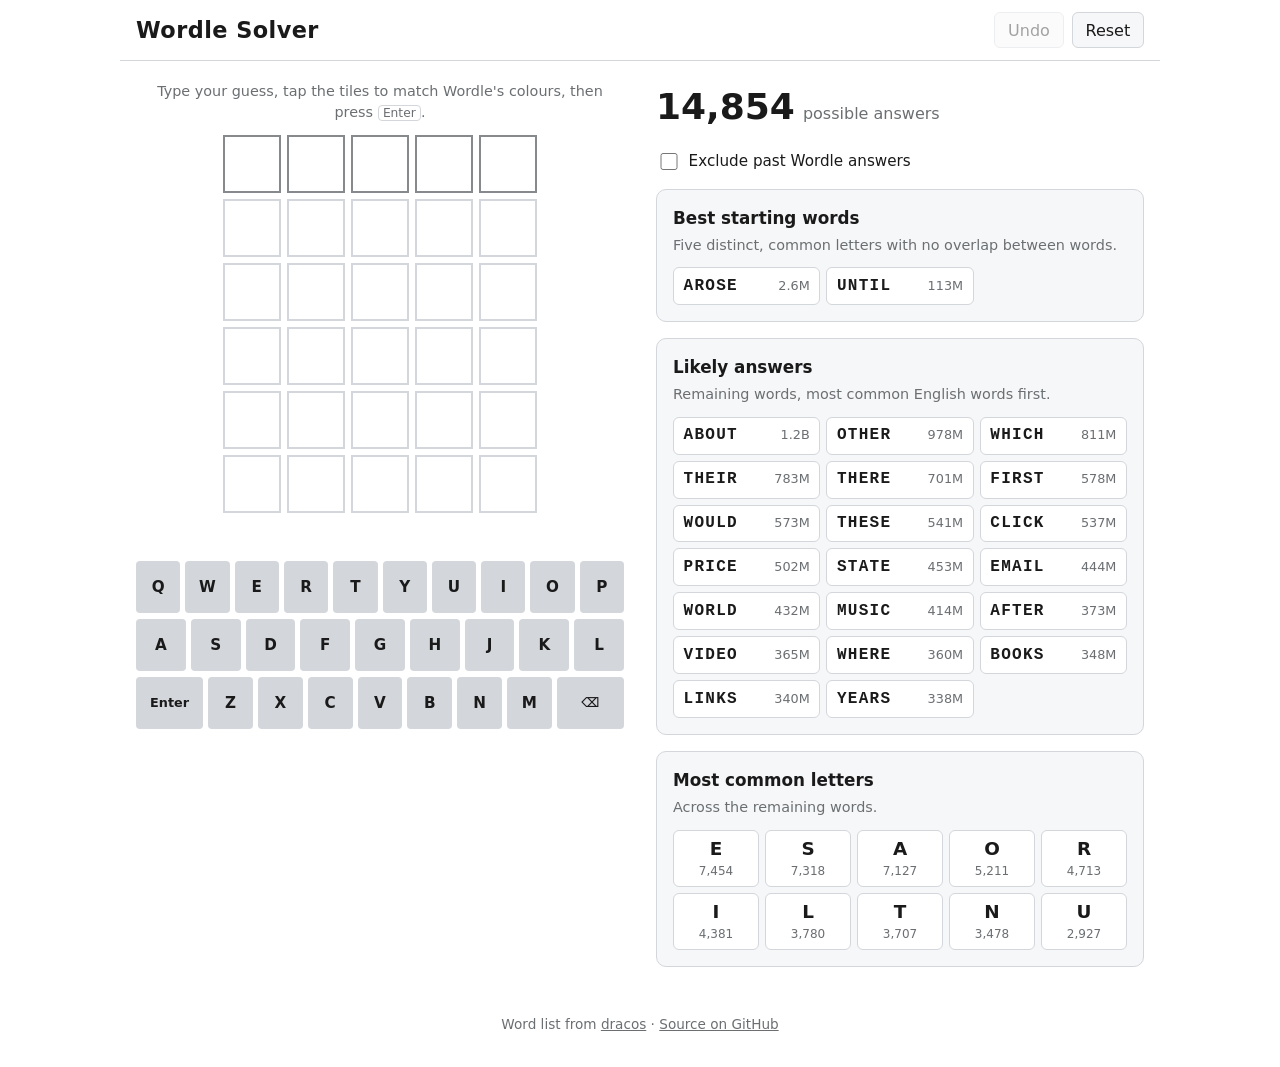
==== docs/index.html @ 5d67c0ab "Replace Streamlit app with static web app for GitHub Pages - Rewrite the solver as plain HTML/CSS/JS" ====
<!doctype html>
<html lang="en">
<head>
  <meta charset="utf-8">
  <meta name="viewport" content="width=device-width, initial-scale=1">
  <title>Wordle Solver</title>
  <meta name="description" content="Enter your Wordle guesses and colours to see which words are still possible.">
  <link rel="icon" href="data:image/svg+xml,<svg xmlns='http://www.w3.org/2000/svg' viewBox='0 0 100 100'><rect width='100' height='100' rx='16' fill='%236aaa64'/><text x='50' y='72' font-size='64' font-family='sans-serif' font-weight='bold' fill='white' text-anchor='middle'>W</text></svg>">
  <link rel="stylesheet" href="style.css">
  <script type="module" src="app.js"></script>
</head>
<body>
  <header class="topbar">
    <h1>Wordle Solver</h1>
    <div class="actions">
      <button id="undo" type="button" title="Remove the last guess">Undo</button>
      <button id="reset" type="button" title="Start over">Reset</button>
    </div>
  </header>

  <main class="layout">
    <section class="play" aria-label="Your guesses">
      <p class="hint">Type your guess, tap the tiles to match Wordle's colours, then press <kbd>Enter</kbd>.</p>
      <div id="board" class="board" role="grid"></div>
      <p id="message" class="message" role="status" aria-live="polite"></p>
      <div id="keyboard" class="keyboard"></div>
    </section>

    <section class="results" aria-label="Suggestions">
      <div class="stat">
        <span id="count" class="stat-value">…</span>
        <span id="count-label" class="stat-label">possible answers</span>
      </div>

      <label class="toggle">
        <input id="exclude-past" type="checkbox">
        <span>Exclude past Wordle answers</span>
      </label>

      <div class="panel">
        <h2 id="explore-title">Best starting words</h2>
        <p id="explore-caption" class="caption">Five distinct, common letters with no overlap between words.</p>
        <ol id="explore" class="word-list"></ol>
      </div>

      <div class="panel" id="likely-panel">
        <h2>Likely answers</h2>
        <p class="caption">Remaining words, most common English words first.</p>
        <ol id="likely" class="word-list"></ol>
      </div>

      <div class="panel">
        <h2>Most common letters</h2>
        <p class="caption">Across the remaining words.</p>
        <div id="letters" class="letters"></div>
      </div>
    </section>
  </main>

  <footer class="footer">
    Word list from <a href="https://gist.github.com/dracos/dd0668f281e685bad51479e5acaadb93">dracos</a> ·
    <a href="https://github.com/JCA374/My-Wordle-Solver">Source on GitHub</a>
  </footer>
</body>
</html>
---- docs/style.css ----
:root {
  --bg: #ffffff;
  --surface: #f6f7f8;
  --text: #1a1a1b;
  --muted: #6b6f72;
  --border: #d3d6da;
  --border-strong: #878a8c;
  --key: #d3d6da;
  --green: #6aaa64;
  --yellow: #c9b458;
  --gray: #787c7e;
  --on-color: #ffffff;
  --focus: #2f7de1;
  color-scheme: light;
}

@media (prefers-color-scheme: dark) {
  :root {
    --bg: #121213;
    --surface: #1c1c1e;
    --text: #f2f2f2;
    --muted: #9a9ea1;
    --border: #3a3a3c;
    --border-strong: #565758;
    --key: #818384;
    --green: #538d4e;
    --yellow: #b59f3b;
    --gray: #3a3a3c;
    color-scheme: dark;
  }
}

* { box-sizing: border-box; }

body {
  margin: 0;
  background: var(--bg);
  color: var(--text);
  font: 16px/1.45 system-ui, -apple-system, "Segoe UI", Roboto, sans-serif;
}

button { font: inherit; color: inherit; cursor: pointer; }
button:focus-visible { outline: 2px solid var(--focus); outline-offset: 2px; }
button:disabled { opacity: 0.4; cursor: default; }

kbd {
  font: inherit;
  font-size: 0.85em;
  padding: 0 0.35em;
  border: 1px solid var(--border);
  border-radius: 4px;
}

a { color: inherit; }

/* ------------------------------------------------------------ layout */

.topbar {
  display: flex;
  align-items: center;
  justify-content: space-between;
  gap: 1rem;
  max-width: 1040px;
  margin: 0 auto;
  padding: 0.75rem 16px;
  border-bottom: 1px solid var(--border);
}

.topbar h1 { margin: 0; font-size: 1.4rem; letter-spacing: 0.02em; }

.actions { display: flex; gap: 0.5rem; }
.actions button {
  background: var(--surface);
  border: 1px solid var(--border);
  border-radius: 6px;
  padding: 0.35rem 0.8rem;
}

.layout {
  display: grid;
  grid-template-columns: minmax(0, 1fr) minmax(0, 1fr);
  gap: 2rem;
  max-width: 1040px;
  margin: 0 auto;
  padding: 1.25rem 16px 2rem;
}

@media (max-width: 760px) {
  .layout { grid-template-columns: minmax(0, 1fr); gap: 1.5rem; }
}

.hint, .caption { color: var(--muted); font-size: 0.9rem; margin: 0 0 0.75rem; }
.hint { text-align: center; }

/* ------------------------------------------------------------ board */

.board {
  display: grid;
  gap: 6px;
  justify-content: center;
}

.row { display: grid; grid-template-columns: repeat(5, 1fr); gap: 6px; }

.tile {
  width: min(58px, 15vw);
  aspect-ratio: 1;
  display: grid;
  place-items: center;
  border: 2px solid var(--border);
  background: transparent;
  font-size: min(1.9rem, 8vw);
  font-weight: 700;
  text-transform: uppercase;
  user-select: none;
  padding: 0;
}

.row.current .tile { border-color: var(--border-strong); }
.tile.filled.s-g, .tile.filled.s-y, .tile.filled.s-b { color: var(--on-color); border-color: transparent; }
.tile.s-g { background: var(--green); }
.tile.s-y { background: var(--yellow); }
.tile.s-b { background: var(--gray); }

.tile.editable { transition: transform 0.08s ease; }
.tile.editable:hover { transform: scale(1.05); }
.tile.editable:active { transform: scale(0.95); }

.message {
  min-height: 1.5em;
  margin: 0.75rem 0;
  text-align: center;
  font-weight: 600;
}

/* ------------------------------------------------------------ keyboard */

.keyboard { display: grid; gap: 6px; max-width: 500px; margin: 0 auto; }
.kb-row { display: flex; gap: 5px; justify-content: center; }

.key {
  flex: 1 1 0;
  min-width: 0;
  height: 52px;
  border: 0;
  border-radius: 4px;
  background: var(--key);
  font-weight: 700;
  font-size: 0.95rem;
  padding: 0;
}
.key.wide { flex: 1.5 1 0; font-size: 0.8rem; }
.key.s-g, .key.s-y, .key.s-b { color: var(--on-color); }
.key.s-g { background: var(--green); }
.key.s-y { background: var(--yellow); }
.key.s-b { background: var(--gray); }

/* ------------------------------------------------------------ results */

.results { display: grid; gap: 1rem; align-content: start; }

.stat { display: flex; align-items: baseline; gap: 0.5rem; }
.stat-value { font-size: 2.25rem; font-weight: 800; font-variant-numeric: tabular-nums; }
.stat-label { color: var(--muted); }

.toggle { display: flex; align-items: center; gap: 0.5rem; font-size: 0.95rem; cursor: pointer; }
.toggle input { width: 1.1rem; height: 1.1rem; accent-color: var(--green); }

.panel {
  background: var(--surface);
  border: 1px solid var(--border);
  border-radius: 10px;
  padding: 1rem;
}
.panel h2 { margin: 0 0 0.25rem; font-size: 1.05rem; }

.word-list {
  list-style: none;
  margin: 0;
  padding: 0;
  display: grid;
  grid-template-columns: repeat(auto-fill, minmax(130px, 1fr));
  gap: 6px;
}

.word {
  width: 100%;
  display: flex;
  justify-content: space-between;
  align-items: baseline;
  gap: 0.5rem;
  background: var(--bg);
  border: 1px solid var(--border);
  border-radius: 6px;
  padding: 0.4rem 0.6rem;
  text-align: left;
}
.word:hover { border-color: var(--border-strong); }
.word .w { font-weight: 700; letter-spacing: 0.08em; font-family: ui-monospace, SFMono-Regular, Menlo, monospace; }
.word .d { color: var(--muted); font-size: 0.8rem; font-variant-numeric: tabular-nums; }

.empty { color: var(--muted); grid-column: 1 / -1; }

.letters { display: grid; grid-template-columns: repeat(5, 1fr); gap: 6px; }
.letter {
  display: flex;
  flex-direction: column;
  align-items: center;
  background: var(--bg);
  border: 1px solid var(--border);
  border-radius: 6px;
  padding: 0.35rem 0;
}
.letter .l { font-weight: 800; font-size: 1.15rem; }
.letter .n { color: var(--muted); font-size: 0.75rem; font-variant-numeric: tabular-nums; }

.footer {
  max-width: 1040px;
  margin: 0 auto;
  padding: 1rem 16px 2rem;
  color: var(--muted);
  font-size: 0.85rem;
  text-align: center;
}
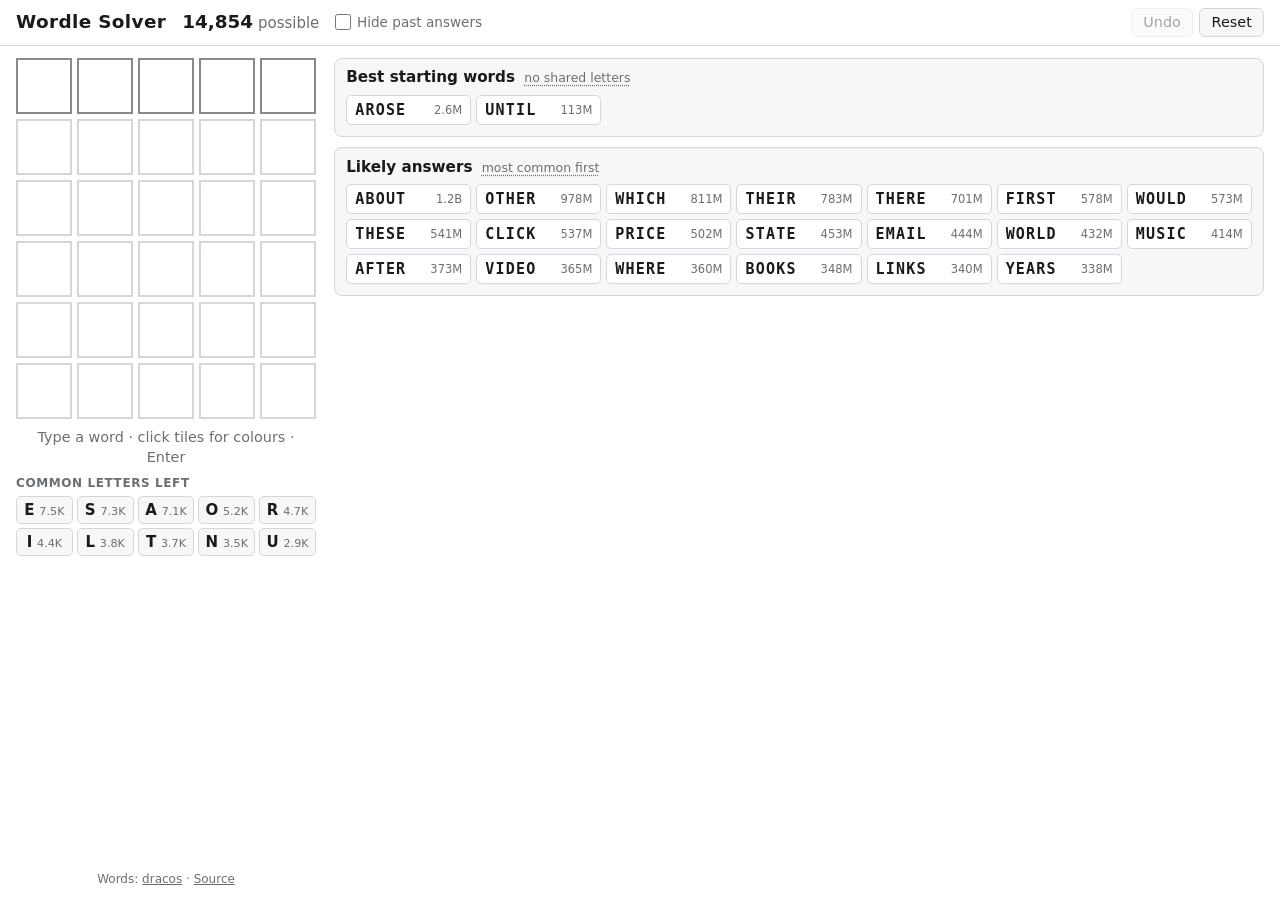
==== commit edb234b2: "Compact no-scroll layout for half-screen use - Fit the whole app in the viewport from 600px wide (te" ====
--- a/docs/index.html
+++ b/docs/index.html
@@ -12,6 +12,11 @@
 <body>
   <header class="topbar">
     <h1>Wordle Solver</h1>
+    <p class="count"><strong id="count">…</strong> <span id="count-label">possible</span></p>
+    <label class="toggle" title="Hide words that have already been Wordle answers">
+      <input id="exclude-past" type="checkbox">
+      <span>Hide past answers</span>
+    </label>
     <div class="actions">
       <button id="undo" type="button" title="Remove the last guess">Undo</button>
       <button id="reset" type="button" title="Start over">Reset</button>
@@ -20,46 +25,37 @@
 
   <main class="layout">
     <section class="play" aria-label="Your guesses">
-      <p class="hint">Type your guess, tap the tiles to match Wordle's colours, then press <kbd>Enter</kbd>.</p>
       <div id="board" class="board" role="grid"></div>
       <p id="message" class="message" role="status" aria-live="polite"></p>
       <div id="keyboard" class="keyboard"></div>
+
+      <div class="letters-block">
+        <h2 class="mini-title">Common letters left</h2>
+        <div id="letters" class="letters"></div>
+      </div>
+
+      <footer class="footer">
+        Words: <a href="https://gist.github.com/dracos/dd0668f281e685bad51479e5acaadb93">dracos</a> ·
+        <a href="https://github.com/JCA374/My-Wordle-Solver">Source</a>
+      </footer>
     </section>
 
     <section class="results" aria-label="Suggestions">
-      <div class="stat">
-        <span id="count" class="stat-value">…</span>
-        <span id="count-label" class="stat-label">possible answers</span>
+      <div class="panel" id="split-panel" hidden>
+        <h2>Narrow it down <span id="split-sub" class="sub"></span></h2>
+        <ol id="split" class="word-list"></ol>
       </div>
 
-      <label class="toggle">
-        <input id="exclude-past" type="checkbox">
-        <span>Exclude past Wordle answers</span>
-      </label>
-
-      <div class="panel">
-        <h2 id="explore-title">Best starting words</h2>
-        <p id="explore-caption" class="caption">Five distinct, common letters with no overlap between words.</p>
+      <div class="panel" id="explore-panel">
+        <h2><span id="explore-title">Best starting words</span> <span id="explore-sub" class="sub"></span></h2>
         <ol id="explore" class="word-list"></ol>
       </div>
 
       <div class="panel" id="likely-panel">
-        <h2>Likely answers</h2>
-        <p class="caption">Remaining words, most common English words first.</p>
+        <h2>Likely answers <span class="sub" title="Words that fit every clue, most common English words first.">most common first</span></h2>
         <ol id="likely" class="word-list"></ol>
-      </div>
-
-      <div class="panel">
-        <h2>Most common letters</h2>
-        <p class="caption">Across the remaining words.</p>
-        <div id="letters" class="letters"></div>
       </div>
     </section>
   </main>
-
-  <footer class="footer">
-    Word list from <a href="https://gist.github.com/dracos/dd0668f281e685bad51479e5acaadb93">dracos</a> ·
-    <a href="https://github.com/JCA374/My-Wordle-Solver">Source on GitHub</a>
-  </footer>
 </body>
 </html>
--- a/docs/style.css
+++ b/docs/style.css
@@ -11,6 +11,8 @@
   --gray: #787c7e;
   --on-color: #ffffff;
   --focus: #2f7de1;
+  --tile: clamp(34px, 6.5vh, 56px);
+  --board-width: calc(var(--tile) * 5 + 20px);
   color-scheme: light;
 }
 
@@ -36,80 +38,91 @@
   margin: 0;
   background: var(--bg);
   color: var(--text);
-  font: 16px/1.45 system-ui, -apple-system, "Segoe UI", Roboto, sans-serif;
+  font: 15px/1.4 system-ui, -apple-system, "Segoe UI", Roboto, sans-serif;
 }
 
 button { font: inherit; color: inherit; cursor: pointer; }
 button:focus-visible { outline: 2px solid var(--focus); outline-offset: 2px; }
 button:disabled { opacity: 0.4; cursor: default; }
-
-kbd {
-  font: inherit;
-  font-size: 0.85em;
-  padding: 0 0.35em;
-  border: 1px solid var(--border);
-  border-radius: 4px;
-}
-
 a { color: inherit; }
 
-/* ------------------------------------------------------------ layout */
+[hidden] { display: none !important; }
+
+/* ------------------------------------------------------------ header */
 
 .topbar {
   display: flex;
   align-items: center;
-  justify-content: space-between;
-  gap: 1rem;
-  max-width: 1040px;
-  margin: 0 auto;
-  padding: 0.75rem 16px;
+  flex-wrap: wrap;
+  gap: 0.4rem 1rem;
+  padding: 0.5rem 16px;
   border-bottom: 1px solid var(--border);
 }
 
-.topbar h1 { margin: 0; font-size: 1.4rem; letter-spacing: 0.02em; }
-
-.actions { display: flex; gap: 0.5rem; }
+.topbar h1 { margin: 0; font-size: 1.15rem; letter-spacing: 0.02em; white-space: nowrap; }
+
+.count { margin: 0; color: var(--muted); white-space: nowrap; }
+.count strong { color: var(--text); font-size: 1.15rem; font-variant-numeric: tabular-nums; }
+
+.toggle {
+  display: flex;
+  align-items: center;
+  gap: 0.35rem;
+  font-size: 0.85rem;
+  color: var(--muted);
+  cursor: pointer;
+  white-space: nowrap;
+}
+.toggle input { margin: 0; width: 1rem; height: 1rem; accent-color: var(--green); }
+
+.actions { display: flex; gap: 0.4rem; margin-left: auto; }
 .actions button {
   background: var(--surface);
   border: 1px solid var(--border);
   border-radius: 6px;
-  padding: 0.35rem 0.8rem;
-}
+  padding: 0.2rem 0.7rem;
+  font-size: 0.9rem;
+}
+
+/* ------------------------------------------------------------ layout */
 
 .layout {
   display: grid;
-  grid-template-columns: minmax(0, 1fr) minmax(0, 1fr);
-  gap: 2rem;
-  max-width: 1040px;
-  margin: 0 auto;
-  padding: 1.25rem 16px 2rem;
-}
-
-@media (max-width: 760px) {
-  .layout { grid-template-columns: minmax(0, 1fr); gap: 1.5rem; }
-}
-
-.hint, .caption { color: var(--muted); font-size: 0.9rem; margin: 0 0 0.75rem; }
-.hint { text-align: center; }
+  grid-template-columns: minmax(0, 1fr);
+  gap: 1rem;
+  padding: 0.75rem 16px 1rem;
+}
+
+.play { display: flex; flex-direction: column; align-items: center; gap: 0.5rem; }
+.results { display: grid; gap: 0.6rem; align-content: start; }
+
+/* Side-by-side, no page scrolling: anything that doesn't fit scrolls inside its column. */
+@media (min-width: 600px) {
+  body { height: 100vh; height: 100dvh; display: flex; flex-direction: column; overflow: hidden; }
+  .layout {
+    flex: 1;
+    min-height: 0;
+    grid-template-columns: auto minmax(0, 1fr);
+    gap: 1rem;
+    padding-bottom: 0.75rem;
+  }
+  .play, .results { min-height: 0; overflow-y: auto; }
+  .play { padding-right: 2px; }
+}
 
 /* ------------------------------------------------------------ board */
 
-.board {
-  display: grid;
-  gap: 6px;
-  justify-content: center;
-}
-
-.row { display: grid; grid-template-columns: repeat(5, 1fr); gap: 6px; }
+.board { display: grid; gap: 5px; justify-content: center; }
+.row { display: grid; grid-template-columns: repeat(5, var(--tile)); gap: 5px; }
 
 .tile {
-  width: min(58px, 15vw);
-  aspect-ratio: 1;
+  width: var(--tile);
+  height: var(--tile);
   display: grid;
   place-items: center;
   border: 2px solid var(--border);
   background: transparent;
-  font-size: min(1.9rem, 8vw);
+  font-size: calc(var(--tile) * 0.55);
   font-weight: 700;
   text-transform: uppercase;
   user-select: none;
@@ -127,21 +140,25 @@
 .tile.editable:active { transform: scale(0.95); }
 
 .message {
-  min-height: 1.5em;
-  margin: 0.75rem 0;
+  min-height: 1.4em;
+  margin: 0;
   text-align: center;
   font-weight: 600;
-}
-
-/* ------------------------------------------------------------ keyboard */
-
-.keyboard { display: grid; gap: 6px; max-width: 500px; margin: 0 auto; }
+  font-size: 0.9rem;
+  width: var(--board-width);
+  max-width: 100%;
+}
+.message.is-hint { font-weight: 400; color: var(--muted); }
+
+/* ------------------------------------------------------------ keyboard (touch devices only) */
+
+.keyboard { display: grid; gap: 6px; width: 100%; max-width: 500px; }
 .kb-row { display: flex; gap: 5px; justify-content: center; }
 
 .key {
   flex: 1 1 0;
   min-width: 0;
-  height: 52px;
+  height: 50px;
   border: 0;
   border-radius: 4px;
   background: var(--key);
@@ -155,70 +172,78 @@
 .key.s-y { background: var(--yellow); }
 .key.s-b { background: var(--gray); }
 
-/* ------------------------------------------------------------ results */
-
-.results { display: grid; gap: 1rem; align-content: start; }
-
-.stat { display: flex; align-items: baseline; gap: 0.5rem; }
-.stat-value { font-size: 2.25rem; font-weight: 800; font-variant-numeric: tabular-nums; }
-.stat-label { color: var(--muted); }
-
-.toggle { display: flex; align-items: center; gap: 0.5rem; font-size: 0.95rem; cursor: pointer; }
-.toggle input { width: 1.1rem; height: 1.1rem; accent-color: var(--green); }
+@media (hover: hover) and (pointer: fine) {
+  .keyboard { display: none; }
+}
+
+/* ------------------------------------------------------------ letters + footer */
+
+.letters-block { width: var(--board-width); max-width: 100%; }
+
+.mini-title {
+  margin: 0 0 0.3rem;
+  font-size: 0.75rem;
+  font-weight: 600;
+  text-transform: uppercase;
+  letter-spacing: 0.05em;
+  color: var(--muted);
+}
+
+.letters { display: grid; grid-template-columns: repeat(5, 1fr); gap: 4px; }
+.letter {
+  display: flex;
+  align-items: baseline;
+  justify-content: center;
+  gap: 0.3rem;
+  background: var(--surface);
+  border: 1px solid var(--border);
+  border-radius: 5px;
+  padding: 0.15rem 0;
+}
+.letter .l { font-weight: 800; }
+.letter .n { color: var(--muted); font-size: 0.7rem; font-variant-numeric: tabular-nums; }
+
+.footer { margin-top: auto; padding-top: 0.5rem; color: var(--muted); font-size: 0.75rem; }
+
+/* ------------------------------------------------------------ suggestion panels */
 
 .panel {
   background: var(--surface);
   border: 1px solid var(--border);
-  border-radius: 10px;
-  padding: 1rem;
-}
-.panel h2 { margin: 0 0 0.25rem; font-size: 1.05rem; }
+  border-radius: 8px;
+  padding: 0.55rem 0.7rem 0.7rem;
+}
+.panel h2 { margin: 0 0 0.4rem; font-size: 0.95rem; }
+.panel .sub { font-weight: 400; font-size: 0.78rem; color: var(--muted); margin-left: 0.25rem; }
+.panel .sub[title] { cursor: help; text-decoration: underline dotted; text-underline-offset: 3px; }
 
 .word-list {
   list-style: none;
   margin: 0;
   padding: 0;
   display: grid;
-  grid-template-columns: repeat(auto-fill, minmax(130px, 1fr));
-  gap: 6px;
+  grid-template-columns: repeat(auto-fill, minmax(118px, 1fr));
+  gap: 5px;
 }
 
 .word {
   width: 100%;
+  height: 30px;
   display: flex;
   justify-content: space-between;
-  align-items: baseline;
-  gap: 0.5rem;
+  align-items: center;
+  gap: 0.4rem;
   background: var(--bg);
   border: 1px solid var(--border);
-  border-radius: 6px;
-  padding: 0.4rem 0.6rem;
+  border-radius: 5px;
+  padding: 0 0.5rem;
   text-align: left;
 }
 .word:hover { border-color: var(--border-strong); }
 .word .w { font-weight: 700; letter-spacing: 0.08em; font-family: ui-monospace, SFMono-Regular, Menlo, monospace; }
-.word .d { color: var(--muted); font-size: 0.8rem; font-variant-numeric: tabular-nums; }
-
-.empty { color: var(--muted); grid-column: 1 / -1; }
-
-.letters { display: grid; grid-template-columns: repeat(5, 1fr); gap: 6px; }
-.letter {
-  display: flex;
-  flex-direction: column;
-  align-items: center;
-  background: var(--bg);
-  border: 1px solid var(--border);
-  border-radius: 6px;
-  padding: 0.35rem 0;
-}
-.letter .l { font-weight: 800; font-size: 1.15rem; }
-.letter .n { color: var(--muted); font-size: 0.75rem; font-variant-numeric: tabular-nums; }
-
-.footer {
-  max-width: 1040px;
-  margin: 0 auto;
-  padding: 1rem 16px 2rem;
-  color: var(--muted);
-  font-size: 0.85rem;
-  text-align: center;
-}
+.word .d { color: var(--muted); font-size: 0.72rem; font-variant-numeric: tabular-nums; white-space: nowrap; }
+
+.word.could-win { border-color: var(--green); }
+.word.could-win .w::after { content: " ★"; color: var(--green); font-family: system-ui, sans-serif; }
+
+.empty { color: var(--muted); grid-column: 1 / -1; font-size: 0.9rem; }
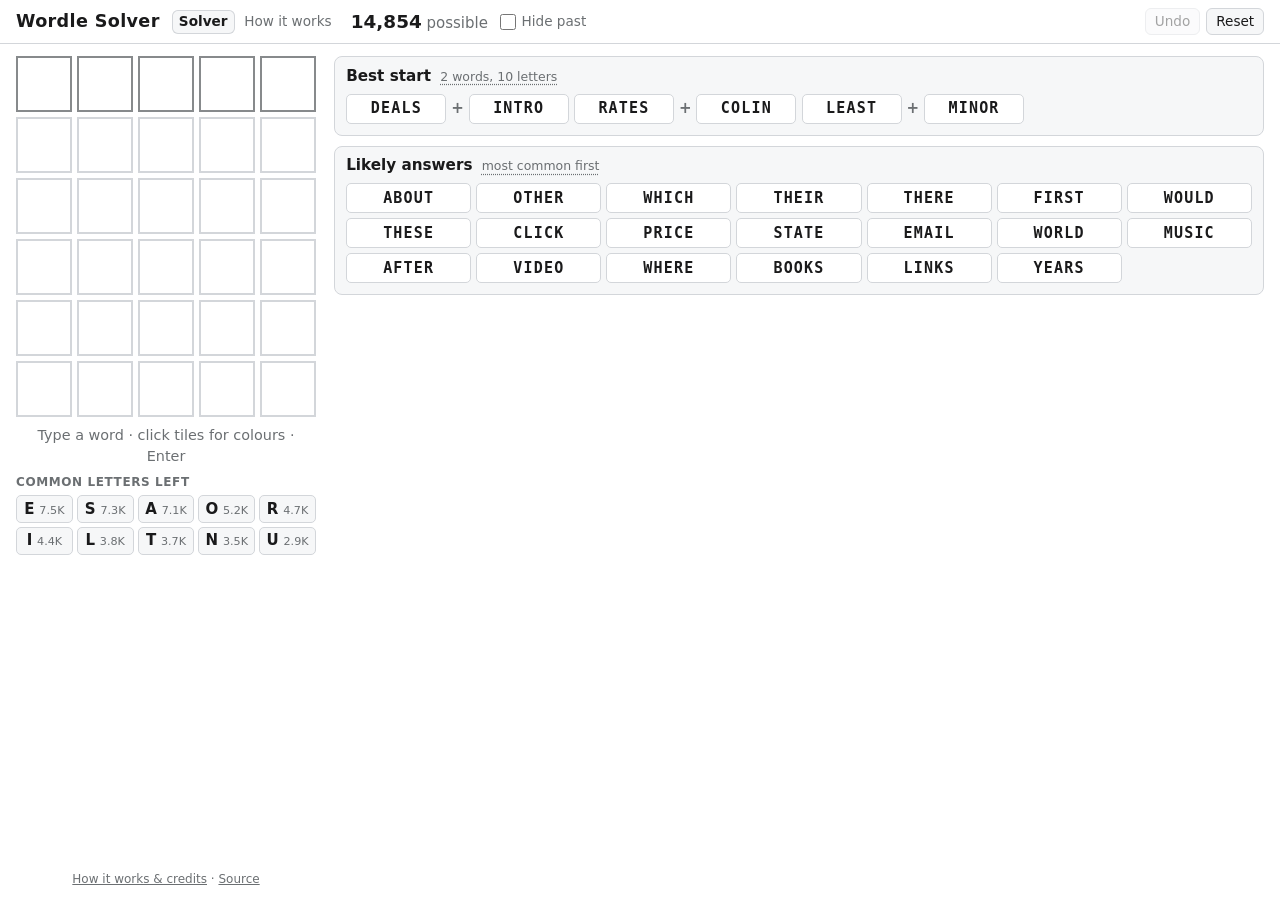
==== commit 6973c6df: "Add two-word start pairs and a How it works tab - Best start: two common words with no shared letter" ====
--- a/docs/index.html
+++ b/docs/index.html
@@ -12,10 +12,14 @@
 <body>
   <header class="topbar">
     <h1>Wordle Solver</h1>
+    <nav class="tabs" aria-label="Pages">
+      <a href="#" id="tab-solver" class="tab">Solver</a>
+      <a href="#how" id="tab-how" class="tab">How it works</a>
+    </nav>
     <p class="count"><strong id="count">…</strong> <span id="count-label">possible</span></p>
     <label class="toggle" title="Hide words that have already been Wordle answers">
       <input id="exclude-past" type="checkbox">
-      <span>Hide past answers</span>
+      <span>Hide past</span>
     </label>
     <div class="actions">
       <button id="undo" type="button" title="Remove the last guess">Undo</button>
@@ -35,7 +39,7 @@
       </div>
 
       <footer class="footer">
-        Words: <a href="https://gist.github.com/dracos/dd0668f281e685bad51479e5acaadb93">dracos</a> ·
+        <a href="#how">How it works &amp; credits</a> ·
         <a href="https://github.com/JCA374/My-Wordle-Solver">Source</a>
       </footer>
     </section>
@@ -47,7 +51,7 @@
       </div>
 
       <div class="panel" id="explore-panel">
-        <h2><span id="explore-title">Best starting words</span> <span id="explore-sub" class="sub"></span></h2>
+        <h2><span id="explore-title">Best start</span> <span id="explore-sub" class="sub"></span></h2>
         <ol id="explore" class="word-list"></ol>
       </div>
 
@@ -57,5 +61,49 @@
       </div>
     </section>
   </main>
+
+  <article id="how" class="how" hidden>
+    <div class="how-inner">
+      <h2>How it works</h2>
+      <p>Everything runs in your browser. The solver uses three ideas.</p>
+
+      <h3>1. Keep only the words that fit</h3>
+      <p>For every guess you enter, the solver asks each word in the list:
+        <em>"If this were the answer, would my guess have shown exactly these colours?"</em>
+        Only words that answer yes for every guess are kept. That is the <strong>possible</strong> count.</p>
+      <p>This uses Wordle's own colouring rules, so double letters work: guess <b>SPEED</b> with one
+        yellow E and one gray E and the answer has exactly one E.</p>
+
+      <h3>2. Put the common words first</h3>
+      <p>Wordle answers are everyday words, but the list of allowed guesses has almost 15,000 words,
+        most of them obscure. So <strong>Likely answers</strong> sorts the possible words by how often
+        they appear in English text. The top of the list is usually the answer.</p>
+      <p><strong>Hide past</strong> removes words that have already been the answer.</p>
+
+      <h3>3. Pick guesses that teach you the most</h3>
+      <p><strong>Best start.</strong> Count how many common words (minus past answers) contain each letter.
+        The ten most frequent letters are roughly S E A R I O L T N D. The solver looks for two
+        real words with no letter in common that cover as many of those letters as possible, such as
+        <b>DEALS</b> + <b>INTRO</b>. Two guesses then test ten different letters.</p>
+      <p>After your first guess it does the same with letters you <em>haven't</em> tried yet, counted
+        over the words that are still possible.</p>
+      <p><strong>Narrow it down.</strong> Sometimes you know four letters but many words still fit:
+        BUDDY, MUDDY, CUDDY, … Guessing them one by one can lose the game. Instead the solver takes
+        the 20 most likely answers and tries every allowed word as a guess, even ones that can't be
+        the answer. Each guess splits those 20 words into groups by the colours they would show.
+        The best guess leaves many small groups, so whatever colours you get, few words remain.
+        A ★ means the guess could also be the answer.</p>
+      <p><strong>Common letters left</strong> shows which letters appear most in the words still possible.</p>
+
+      <h2>Credits</h2>
+      <ul>
+        <li>Allowed words: <a href="https://gist.github.com/dracos/dd0668f281e685bad51479e5acaadb93">Wordle's valid word list</a>, collected by dracos.</li>
+        <li>Word frequencies: Peter Norvig's <a href="https://norvig.com/ngrams/">word counts</a> from the Google Web Trillion Word Corpus.</li>
+        <li>Past answers: <a href="https://www.rockpapershotgun.com/wordle-past-answers">Rock Paper Shotgun</a>.</li>
+        <li>Wordle is made by Josh Wardle and owned by The New York Times. This is an unofficial fan project.</li>
+      </ul>
+      <p><a href="#">← Back to the solver</a></p>
+    </div>
+  </article>
 </body>
 </html>
--- a/docs/style.css
+++ b/docs/style.css
@@ -54,12 +54,26 @@
   display: flex;
   align-items: center;
   flex-wrap: wrap;
-  gap: 0.4rem 1rem;
+  gap: 0.4rem 0.75rem;
   padding: 0.5rem 16px;
   border-bottom: 1px solid var(--border);
 }
 
-.topbar h1 { margin: 0; font-size: 1.15rem; letter-spacing: 0.02em; white-space: nowrap; }
+.topbar h1 { margin: 0; font-size: 1.1rem; letter-spacing: 0.02em; white-space: nowrap; }
+
+.tabs { display: flex; gap: 0.15rem; }
+.tab {
+  padding: 0.15rem 0.45rem;
+  border-radius: 6px;
+  font-size: 0.85rem;
+  color: var(--muted);
+  text-decoration: none;
+  white-space: nowrap;
+}
+.tab:hover { color: var(--text); background: var(--surface); }
+.tab[aria-current] { color: var(--text); background: var(--surface); box-shadow: inset 0 0 0 1px var(--border); font-weight: 600; }
+
+.on-how .count, .on-how .toggle, .on-how .actions { display: none; }
 
 .count { margin: 0; color: var(--muted); white-space: nowrap; }
 .count strong { color: var(--text); font-size: 1.15rem; font-variant-numeric: tabular-nums; }
@@ -80,8 +94,8 @@
   background: var(--surface);
   border: 1px solid var(--border);
   border-radius: 6px;
-  padding: 0.2rem 0.7rem;
-  font-size: 0.9rem;
+  padding: 0.2rem 0.55rem;
+  font-size: 0.85rem;
 }
 
 /* ------------------------------------------------------------ layout */
@@ -107,6 +121,7 @@
     padding-bottom: 0.75rem;
   }
   .play, .results { min-height: 0; overflow-y: auto; }
+  .how { flex: 1; min-height: 0; overflow-y: auto; }
   .play { padding-right: 2px; }
 }
 
@@ -230,7 +245,7 @@
   width: 100%;
   height: 30px;
   display: flex;
-  justify-content: space-between;
+  justify-content: center;
   align-items: center;
   gap: 0.4rem;
   background: var(--bg);
@@ -239,11 +254,26 @@
   padding: 0 0.5rem;
   text-align: left;
 }
+.word:has(.d) { justify-content: space-between; }
 .word:hover { border-color: var(--border-strong); }
-.word .w { font-weight: 700; letter-spacing: 0.08em; font-family: ui-monospace, SFMono-Regular, Menlo, monospace; }
+.word .w { white-space: nowrap; font-weight: 700; letter-spacing: 0.08em; font-family: ui-monospace, SFMono-Regular, Menlo, monospace; }
 .word .d { color: var(--muted); font-size: 0.72rem; font-variant-numeric: tabular-nums; white-space: nowrap; }
 
 .word.could-win { border-color: var(--green); }
 .word.could-win .w::after { content: " ★"; color: var(--green); font-family: system-ui, sans-serif; }
 
 .empty { color: var(--muted); grid-column: 1 / -1; font-size: 0.9rem; }
+
+.word-list.pair-list { grid-template-columns: repeat(auto-fill, minmax(200px, 1fr)); }
+.pair { display: flex; align-items: center; gap: 0.3rem; }
+.pair .plus { color: var(--muted); font-weight: 600; }
+
+/* ------------------------------------------------------------ how it works */
+
+.how { padding: 0.5rem 16px 2rem; }
+.how-inner { max-width: 680px; margin: 0 auto; }
+.how h2 { font-size: 1.25rem; margin: 1rem 0 0.5rem; }
+.how h3 { font-size: 1rem; margin: 1.25rem 0 0.35rem; }
+.how p, .how li { margin: 0 0 0.6rem; line-height: 1.55; }
+.how ul { padding-left: 1.2rem; }
+.how b { letter-spacing: 0.06em; font-family: ui-monospace, SFMono-Regular, Menlo, monospace; }
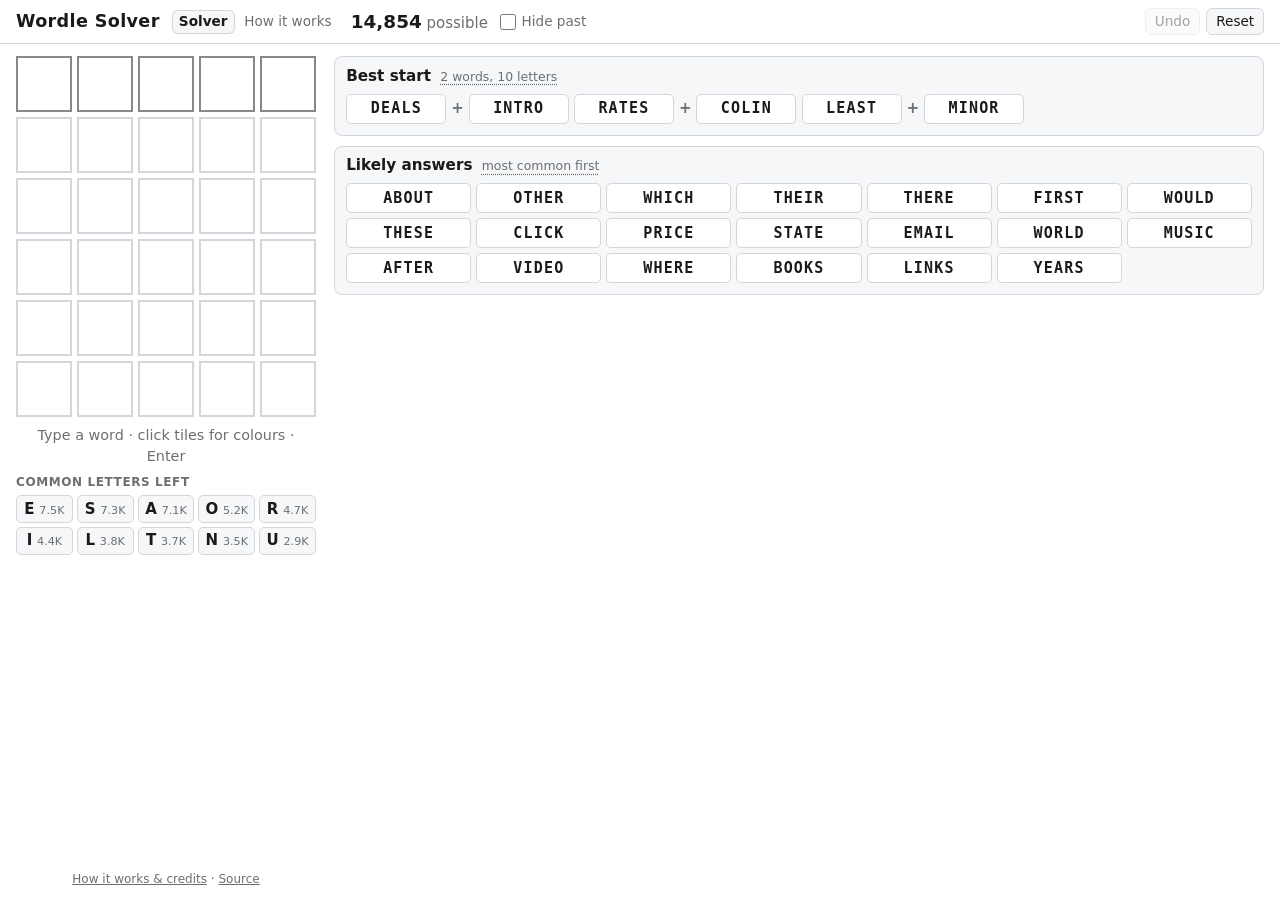
==== commit 9ce087bb: "Illustrated How it works tab Walk through one example game (the answer is BUDDY) with real app scree" ====
--- a/docs/index.html
+++ b/docs/index.html
@@ -64,45 +64,138 @@
 
   <article id="how" class="how" hidden>
     <div class="how-inner">
-      <h2>How it works</h2>
-      <p>Everything runs in your browser. The solver uses three ideas.</p>
-
-      <h3>1. Keep only the words that fit</h3>
-      <p>For every guess you enter, the solver asks each word in the list:
-        <em>"If this were the answer, would my guess have shown exactly these colours?"</em>
-        Only words that answer yes for every guess are kept. That is the <strong>possible</strong> count.</p>
-      <p>This uses Wordle's own colouring rules, so double letters work: guess <b>SPEED</b> with one
-        yellow E and one gray E and the answer has exactly one E.</p>
-
-      <h3>2. Put the common words first</h3>
-      <p>Wordle answers are everyday words, but the list of allowed guesses has almost 15,000 words,
-        most of them obscure. So <strong>Likely answers</strong> sorts the possible words by how often
-        they appear in English text. The top of the list is usually the answer.</p>
-      <p><strong>Hide past</strong> removes words that have already been the answer.</p>
-
-      <h3>3. Pick guesses that teach you the most</h3>
-      <p><strong>Best start.</strong> Count how many common words (minus past answers) contain each letter.
-        The ten most frequent letters are roughly S E A R I O L T N D. The solver looks for two
-        real words with no letter in common that cover as many of those letters as possible, such as
-        <b>DEALS</b> + <b>INTRO</b>. Two guesses then test ten different letters.</p>
-      <p>After your first guess it does the same with letters you <em>haven't</em> tried yet, counted
-        over the words that are still possible.</p>
-      <p><strong>Narrow it down.</strong> Sometimes you know four letters but many words still fit:
-        BUDDY, MUDDY, CUDDY, … Guessing them one by one can lose the game. Instead the solver takes
-        the 20 most likely answers and tries every allowed word as a guess, even ones that can't be
-        the answer. Each guess splits those 20 words into groups by the colours they would show.
-        The best guess leaves many small groups, so whatever colours you get, few words remain.
-        A ★ means the guess could also be the answer.</p>
-      <p><strong>Common letters left</strong> shows which letters appear most in the words still possible.</p>
-
-      <h2>Credits</h2>
-      <ul>
-        <li>Allowed words: <a href="https://gist.github.com/dracos/dd0668f281e685bad51479e5acaadb93">Wordle's valid word list</a>, collected by dracos.</li>
-        <li>Word frequencies: Peter Norvig's <a href="https://norvig.com/ngrams/">word counts</a> from the Google Web Trillion Word Corpus.</li>
-        <li>Past answers: <a href="https://www.rockpapershotgun.com/wordle-past-answers">Rock Paper Shotgun</a>.</li>
-        <li>Wordle is made by Josh Wardle and owned by The New York Times. This is an unofficial fan project.</li>
-      </ul>
-      <p><a href="#">← Back to the solver</a></p>
+      <header class="how-hero">
+        <p class="eyebrow">How it works</p>
+        <h2>Three simple ideas, one example</h2>
+        <p class="lede">You tell the solver what Wordle showed you. It keeps only the words that still fit,
+          puts the common ones first, and suggests the guess that teaches you the most.
+          Let's follow one game where the answer is <b class="ans">BUDDY</b>.</p>
+        <ol class="step-nav">
+          <li><a href="#how-1"><span>1</span> Keep what fits</a></li>
+          <li><a href="#how-2"><span>2</span> Common words first</a></li>
+          <li><a href="#how-3"><span>3</span> Best start</a></li>
+          <li><a href="#how-4"><span>4</span> Narrow it down</a></li>
+        </ol>
+        <figure class="shot hero-shot">
+          <picture><source srcset="img/solver-dark.png" media="(prefers-color-scheme: dark)"><img src="img/solver-light.png" alt="The solver after guessing DEALS and MUDDY: 7 words possible, with suggestions on the right" loading="lazy" class=""></picture>
+          <figcaption>The solver after two guesses: type a word, click the tiles until they match Wordle's colours, press Enter.</figcaption>
+        </figure>
+      </header>
+
+      <section class="step" id="how-1">
+        <h3><span class="num">1</span> Keep only the words that fit</h3>
+        <div class="step-grid">
+          <div class="step-text">
+            <p>Our first guess is <b>DEALS</b> and Wordle shows:</p>
+            <p class="center"><span class="mt-row big" aria-label="DEALS"><span class="mt s-y">D</span><span class="mt s-b">E</span><span class="mt s-b">A</span><span class="mt s-b">L</span><span class="mt s-b">S</span></span></p>
+            <p>The solver then asks every one of the 14,854 allowed words:
+              <em>"if you were the answer, would DEALS have shown exactly these colours?"</em></p>
+            <p>Only words that answer yes are kept. Here that leaves <strong>186</strong> words.</p>
+          </div>
+          <div class="visual">
+            <p class="visual-title">DEALS would show…</p>
+            <ul class="check-list"><li class="ok"><span class="cw">BUDDY</span><span class="mt-row" aria-label="DEALS"><span class="mt s-y">D</span><span class="mt s-b">E</span><span class="mt s-b">A</span><span class="mt s-b">L</span><span class="mt s-b">S</span></span><span class="verdict">✓ keep</span></li><li class="ok"><span class="cw">ROUND</span><span class="mt-row" aria-label="DEALS"><span class="mt s-y">D</span><span class="mt s-b">E</span><span class="mt s-b">A</span><span class="mt s-b">L</span><span class="mt s-b">S</span></span><span class="verdict">✓ keep</span></li><li class="ok"><span class="cw">MOODY</span><span class="mt-row" aria-label="DEALS"><span class="mt s-y">D</span><span class="mt s-b">E</span><span class="mt s-b">A</span><span class="mt s-b">L</span><span class="mt s-b">S</span></span><span class="verdict">✓ keep</span></li><li class="no"><span class="cw">DOING</span><span class="mt-row" aria-label="DEALS"><span class="mt s-g">D</span><span class="mt s-b">E</span><span class="mt s-b">A</span><span class="mt s-b">L</span><span class="mt s-b">S</span></span><span class="verdict">✗ D would be green</span></li><li class="no"><span class="cw">SOLID</span><span class="mt-row" aria-label="DEALS"><span class="mt s-y">D</span><span class="mt s-b">E</span><span class="mt s-b">A</span><span class="mt s-y">L</span><span class="mt s-y">S</span></span><span class="verdict">✗ S and L would light up</span></li><li class="no"><span class="cw">DEALT</span><span class="mt-row" aria-label="DEALS"><span class="mt s-g">D</span><span class="mt s-g">E</span><span class="mt s-g">A</span><span class="mt s-g">L</span><span class="mt s-b">S</span></span><span class="verdict">✗ four greens</span></li></ul>
+          </div>
+        </div>
+        <aside class="tip">
+          <span class="tip-icon" aria-hidden="true">💡</span>
+          <p><strong>Double letters just work.</strong> It uses Wordle's own colouring rules: guessing
+            <span class="mt-row" aria-label="SPEED"><span class="mt s-b">S</span><span class="mt s-b">P</span><span class="mt s-y">E</span><span class="mt s-b">E</span><span class="mt s-y">D</span></span> when the answer is ABIDE shows one yellow E and one gray E,
+            which means the answer has <em>exactly one</em> E.</p>
+        </aside>
+      </section>
+
+      <section class="step" id="how-2">
+        <h3><span class="num">2</span> Put the common words first</h3>
+        <div class="step-grid">
+          <div class="step-text">
+            <p>Next we guess <b>MUDDY</b>: <span class="mt-row" aria-label="MUDDY"><span class="mt s-b">M</span><span class="mt s-g">U</span><span class="mt s-g">D</span><span class="mt s-g">D</span><span class="mt s-g">Y</span></span>. Now only <strong>7</strong> words fit.</p>
+            <p>Wordle answers are everyday words, but most allowed words are obscure.
+              So <strong>Likely answers</strong> sorts them by how often each word appears in English text
+              on the web.</p>
+            <p>BUDDY is about <strong>61×</strong> more common than the next one, so it goes to the top.</p>
+            <p class="small">Tick <strong>Hide past</strong> to also drop words that have already been a Wordle answer.</p>
+          </div>
+          <div class="visual">
+            <p class="visual-title">How often each word is used</p>
+            <ol class="bars"><li><span class="bl">BUDDY</span><span class="bt"><span class="bf" style="width:100.0%"></span></span><span class="bv">23.6M</span></li><li><span class="bl">RUDDY</span><span class="bt"><span class="bf" style="width:1.6%"></span></span><span class="bv">388K</span></li><li><span class="bl">CUDDY</span><span class="bt"><span class="bf" style="width:0.9%"></span></span><span class="bv">218K</span></li><li><span class="bl">FUDDY</span><span class="bt"><span class="bf" style="width:0.6%"></span></span><span class="bv">46K</span></li><li><span class="bl">PUDDY</span><span class="bt"><span class="bf" style="width:0.6%"></span></span><span class="bv">44K</span></li><li><span class="bl">NUDDY</span><span class="bt"><span class="bf" style="width:0.6%"></span></span><span class="bv">15K</span></li><li><span class="bl">WUDDY</span><span class="bt"><span class="bf" style="width:0.6%"></span></span><span class="bv">–</span></li></ol>
+          </div>
+        </div>
+      </section>
+
+      <section class="step" id="how-3">
+        <h3><span class="num">3</span> Best start: two words, ten letters</h3>
+        <div class="step-grid">
+          <div class="step-text">
+            <p>Before you have any clues, the best move is to test the most common letters.</p>
+            <p>The solver counts how many of the most common words (minus past answers) contain each letter.
+              The top ten are <strong class="letters-inline">S E A R I O L T N D</strong>.</p>
+            <p>Then it looks for two real words with no letter in common that cover as many of them as possible:</p>
+            <p class="center pair-demo"><span class="mt-row big" aria-label="DEALS"><span class="mt s-n">D</span><span class="mt s-n">E</span><span class="mt s-n">A</span><span class="mt s-n">L</span><span class="mt s-n">S</span></span><span class="plus">+</span><span class="mt-row big" aria-label="INTRO"><span class="mt s-n">I</span><span class="mt s-n">N</span><span class="mt s-n">T</span><span class="mt s-n">R</span><span class="mt s-n">O</span></span></p>
+            <p>After your first guess it does the same with the letters you <em>haven't</em> tried yet
+              (shown as <strong>Test new letters</strong>).</p>
+          </div>
+          <div class="visual">
+            <p class="visual-title">Words containing each letter</p>
+            <ol class="letter-bars" aria-label="Letter frequency"><li class="top" title="S: in 975 words"><span class="lb" style="height:100.0%"></span><span class="lc">S</span></li><li class="top" title="E: in 840 words"><span class="lb" style="height:86.2%"></span><span class="lc">E</span></li><li class="top" title="A: in 683 words"><span class="lb" style="height:70.1%"></span><span class="lc">A</span></li><li class="top" title="R: in 556 words"><span class="lb" style="height:57.0%"></span><span class="lc">R</span></li><li class="top" title="I: in 513 words"><span class="lb" style="height:52.6%"></span><span class="lc">I</span></li><li class="top" title="O: in 508 words"><span class="lb" style="height:52.1%"></span><span class="lc">O</span></li><li class="top" title="L: in 439 words"><span class="lb" style="height:45.0%"></span><span class="lc">L</span></li><li class="top" title="T: in 439 words"><span class="lb" style="height:45.0%"></span><span class="lc">T</span></li><li class="top" title="N: in 426 words"><span class="lb" style="height:43.7%"></span><span class="lc">N</span></li><li class="top" title="D: in 336 words"><span class="lb" style="height:34.5%"></span><span class="lc">D</span></li><li class="" title="C: in 305 words"><span class="lb" style="height:31.3%"></span><span class="lc">C</span></li><li class="" title="M: in 250 words"><span class="lb" style="height:25.6%"></span><span class="lc">M</span></li><li class="" title="P: in 247 words"><span class="lb" style="height:25.3%"></span><span class="lc">P</span></li><li class="" title="U: in 246 words"><span class="lb" style="height:25.2%"></span><span class="lc">U</span></li><li class="" title="H: in 207 words"><span class="lb" style="height:21.2%"></span><span class="lc">H</span></li><li class="" title="B: in 195 words"><span class="lb" style="height:20.0%"></span><span class="lc">B</span></li><li class="" title="Y: in 188 words"><span class="lb" style="height:19.3%"></span><span class="lc">Y</span></li><li class="" title="G: in 170 words"><span class="lb" style="height:17.4%"></span><span class="lc">G</span></li><li class="" title="K: in 169 words"><span class="lb" style="height:17.3%"></span><span class="lc">K</span></li><li class="" title="F: in 150 words"><span class="lb" style="height:15.4%"></span><span class="lc">F</span></li><li class="" title="W: in 137 words"><span class="lb" style="height:14.1%"></span><span class="lc">W</span></li><li class="" title="V: in 106 words"><span class="lb" style="height:10.9%"></span><span class="lc">V</span></li><li class="" title="X: in 45 words"><span class="lb" style="height:4.6%"></span><span class="lc">X</span></li><li class="" title="J: in 31 words"><span class="lb" style="height:3.2%"></span><span class="lc">J</span></li><li class="" title="Z: in 22 words"><span class="lb" style="height:2.3%"></span><span class="lc">Z</span></li><li class="" title="Q: in 7 words"><span class="lb" style="height:0.7%"></span><span class="lc">Q</span></li></ol>
+            <figure class="shot small-shot">
+              <picture><source srcset="img/best-start-dark.png" media="(prefers-color-scheme: dark)"><img src="img/best-start-light.png" alt="The Best start panel: DEALS + INTRO, RATES + COLIN, LEAST + MINOR" loading="lazy" class=""></picture>
+              <figcaption>In the app. Click either word to use it.</figcaption>
+            </figure>
+          </div>
+        </div>
+      </section>
+
+      <section class="step" id="how-4">
+        <h3><span class="num">4</span> Narrow it down: escape the lookalike trap</h3>
+        <div class="step-grid">
+          <div class="step-text">
+            <p>We know <b>_UDDY</b>, but 7 words still fit: BUDDY, RUDDY, CUDDY, FUDDY, PUDDY, NUDDY, WUDDY.
+              Guessing them one by one could take 7 more tries, and we only have 4 left.</p>
+            <p>Instead the solver takes the 20 most likely answers (here all 7) and tries
+              <em>every</em> allowed word as a guess, even ones that can't be the answer.
+              It picks the guess that splits them into the most, smallest groups.</p>
+            <p><b>BROWN</b> tests B, R, N and W at once. Whatever colours it shows, at most
+              <strong>3</strong> words are left, so we're sure to finish within six guesses.</p>
+            <p class="small">A ★ marks a suggestion that could also be the answer.
+              "solves it" means every possible answer would show different colours.</p>
+          </div>
+          <div class="visual">
+            <p class="visual-title">If you guess BROWN…</p>
+            <ul class="groups"><li><span class="mt-row" aria-label="BROWN"><span class="mt s-g">B</span><span class="mt s-b">R</span><span class="mt s-b">O</span><span class="mt s-b">W</span><span class="mt s-b">N</span></span><span class="arrow">→</span><span class="gw">BUDDY</span><span class="gn one">solved</span></li><li><span class="mt-row" aria-label="BROWN"><span class="mt s-b">B</span><span class="mt s-y">R</span><span class="mt s-b">O</span><span class="mt s-b">W</span><span class="mt s-b">N</span></span><span class="arrow">→</span><span class="gw">RUDDY</span><span class="gn one">solved</span></li><li><span class="mt-row" aria-label="BROWN"><span class="mt s-b">B</span><span class="mt s-b">R</span><span class="mt s-b">O</span><span class="mt s-b">W</span><span class="mt s-y">N</span></span><span class="arrow">→</span><span class="gw">NUDDY</span><span class="gn one">solved</span></li><li><span class="mt-row" aria-label="BROWN"><span class="mt s-b">B</span><span class="mt s-b">R</span><span class="mt s-b">O</span><span class="mt s-y">W</span><span class="mt s-b">N</span></span><span class="arrow">→</span><span class="gw">WUDDY</span><span class="gn one">solved</span></li><li><span class="mt-row" aria-label="BROWN"><span class="mt s-b">B</span><span class="mt s-b">R</span><span class="mt s-b">O</span><span class="mt s-b">W</span><span class="mt s-b">N</span></span><span class="arrow">→</span><span class="gw">CUDDY FUDDY PUDDY</span><span class="gn ">3 left</span></li></ul>
+            <figure class="shot small-shot">
+              <picture><source srcset="img/narrow-dark.png" media="(prefers-color-scheme: dark)"><img src="img/narrow-light.png" alt="The Narrow it down panel suggesting BROWN, CROWN, FRANC, FROWN and PRAWN" loading="lazy" class=""></picture>
+              <figcaption>In the app.</figcaption>
+            </figure>
+          </div>
+        </div>
+        <p class="cta-row"><button type="button" class="cta" data-example="DEALS MUDDY" data-answer="BUDDY">Load this example in the solver</button>
+          <span class="small">Replaces your current game. Undo and Reset still work.</span></p>
+      </section>
+
+      <section class="credits" aria-labelledby="credits-title">
+        <h3 id="credits-title">Credits</h3>
+        <ul class="credit-cards">
+          <li>
+            <span class="credit-what">Allowed words</span>
+            <a href="https://gist.github.com/dracos/dd0668f281e685bad51479e5acaadb93">Wordle's valid word list</a>
+            <span class="credit-note">14,854 words, collected by dracos</span>
+          </li>
+          <li>
+            <span class="credit-what">Word frequencies</span>
+            <a href="https://norvig.com/ngrams/">Peter Norvig's word counts</a>
+            <span class="credit-note">From the Google Web Trillion Word Corpus</span>
+          </li>
+          <li>
+            <span class="credit-what">Past answers</span>
+            <a href="https://www.rockpapershotgun.com/wordle-past-answers">Rock Paper Shotgun</a>
+            <span class="credit-note">Every Wordle answer so far</span>
+          </li>
+        </ul>
+        <p class="small">Wordle is made by Josh Wardle and owned by The New York Times. This is an unofficial fan project.
+          Everything runs in your browser. <a href="https://github.com/JCA374/My-Wordle-Solver">Source on GitHub</a>.</p>
+        <p><a class="back" href="#">← Back to the solver</a></p>
+      </section>
     </div>
   </article>
 </body>
--- a/docs/style.css
+++ b/docs/style.css
@@ -270,10 +270,155 @@
 
 /* ------------------------------------------------------------ how it works */
 
-.how { padding: 0.5rem 16px 2rem; }
-.how-inner { max-width: 680px; margin: 0 auto; }
-.how h2 { font-size: 1.25rem; margin: 1rem 0 0.5rem; }
-.how h3 { font-size: 1rem; margin: 1.25rem 0 0.35rem; }
-.how p, .how li { margin: 0 0 0.6rem; line-height: 1.55; }
-.how ul { padding-left: 1.2rem; }
+.how { padding: 0 16px 3rem; scroll-behavior: smooth; }
+.how-inner { max-width: 920px; margin: 0 auto; }
+.how p { margin: 0 0 0.7rem; line-height: 1.6; }
 .how b { letter-spacing: 0.06em; font-family: ui-monospace, SFMono-Regular, Menlo, monospace; }
+.how .small { font-size: 0.85rem; color: var(--muted); }
+.how .center { text-align: center; }
+
+.how-hero { text-align: center; padding: 2rem 0 1rem; }
+.eyebrow {
+  display: inline-block;
+  margin: 0 0 0.6rem !important;
+  padding: 0.15rem 0.7rem;
+  border-radius: 999px;
+  background: color-mix(in srgb, var(--green) 15%, transparent);
+  color: var(--green);
+  font-size: 0.78rem;
+  font-weight: 700;
+  letter-spacing: 0.08em;
+  text-transform: uppercase;
+}
+.how-hero h2 { margin: 0 0 0.6rem; font-size: clamp(1.6rem, 4vw, 2.3rem); line-height: 1.15; letter-spacing: -0.01em; }
+.lede { max-width: 620px; margin: 0 auto 1.2rem !important; font-size: 1.05rem; color: var(--muted); }
+.ans { color: var(--green); }
+
+.step-nav { list-style: none; padding: 0; margin: 0 0 1.5rem; display: flex; flex-wrap: wrap; justify-content: center; gap: 0.5rem; }
+.step-nav a {
+  display: inline-flex; align-items: center; gap: 0.45rem;
+  padding: 0.35rem 0.8rem 0.35rem 0.4rem;
+  border: 1px solid var(--border); border-radius: 999px;
+  background: var(--surface);
+  text-decoration: none; font-size: 0.9rem; font-weight: 600;
+}
+.step-nav a:hover { border-color: var(--border-strong); }
+.step-nav span, .step .num {
+  display: inline-grid; place-items: center;
+  width: 1.5rem; height: 1.5rem; border-radius: 50%;
+  background: var(--green); color: var(--on-color);
+  font-size: 0.8rem; font-weight: 800; flex: none;
+}
+
+.shot { margin: 0; }
+.shot img {
+  display: block; width: 100%; height: auto;
+  border: 1px solid var(--border); border-radius: 10px;
+  box-shadow: 0 10px 30px -12px rgb(0 0 0 / 0.25), 0 2px 6px rgb(0 0 0 / 0.06);
+}
+.shot figcaption { margin-top: 0.5rem; font-size: 0.82rem; color: var(--muted); text-align: center; }
+.hero-shot { margin-top: 0.5rem; }
+.small-shot { margin-top: 1.2rem; }
+.small-shot img { box-shadow: 0 4px 14px -6px rgb(0 0 0 / 0.2); }
+
+.step {
+  margin: 1.5rem 0;
+  padding: 1.4rem 1.4rem 1.2rem;
+  background: var(--surface);
+  border: 1px solid var(--border);
+  border-radius: 14px;
+  scroll-margin-top: 1rem;
+}
+.step h3 { display: flex; align-items: center; gap: 0.6rem; margin: 0 0 1rem; font-size: 1.2rem; }
+.step .num { width: 2rem; height: 2rem; font-size: 1rem; }
+.step-grid { display: grid; gap: 1.2rem 2rem; }
+@media (min-width: 760px) { .step-grid { grid-template-columns: minmax(0, 1fr) minmax(0, 1fr); } }
+
+.visual { background: var(--bg); border: 1px solid var(--border); border-radius: 10px; padding: 1rem; align-self: start; }
+.visual-title { margin: 0 0 0.7rem !important; font-size: 0.75rem; font-weight: 700; letter-spacing: 0.06em; text-transform: uppercase; color: var(--muted); }
+
+/* mini tiles */
+.mt-row { display: inline-flex; gap: 3px; vertical-align: middle; }
+.mt {
+  display: inline-grid; place-items: center;
+  width: 1.55rem; height: 1.55rem;
+  font: 800 0.85rem/1 system-ui, sans-serif; color: var(--on-color);
+}
+.mt.s-g { background: var(--green); }
+.mt.s-y { background: var(--yellow); }
+.mt.s-b { background: var(--gray); }
+.mt.s-n { background: var(--bg); color: var(--text); border: 2px solid var(--border-strong); }
+.mt-row.big { gap: 4px; }
+.mt-row.big .mt { width: 2.6rem; height: 2.6rem; font-size: 1.4rem; }
+.pair-demo { display: flex; align-items: center; justify-content: center; flex-wrap: wrap; gap: 0.4rem; }
+.pair-demo .mt-row.big .mt { width: 2.1rem; height: 2.1rem; font-size: 1.15rem; }
+.pair-demo .plus { font-size: 1.4rem; font-weight: 700; color: var(--muted); }
+.letters-inline { letter-spacing: 0.1em; color: var(--green); white-space: nowrap; }
+
+/* step 1: check list */
+.check-list { list-style: none; margin: 0; padding: 0; display: grid; gap: 0.45rem; }
+.check-list li { display: grid; grid-template-columns: 4.2rem auto 1fr; align-items: center; gap: 0.6rem; }
+.cw { font: 700 0.9rem ui-monospace, SFMono-Regular, Menlo, monospace; letter-spacing: 0.06em; }
+.verdict { font-size: 0.8rem; font-weight: 600; }
+.check-list .ok .verdict { color: var(--green); }
+.check-list .no { opacity: 0.75; }
+.check-list .no .verdict { color: var(--muted); font-weight: 400; }
+.check-list .no .cw { text-decoration: line-through; text-decoration-color: var(--muted); }
+
+.tip {
+  display: flex; gap: 0.7rem; align-items: flex-start;
+  margin-top: 1.2rem; padding: 0.8rem 1rem;
+  border-radius: 10px;
+  background: color-mix(in srgb, var(--yellow) 14%, transparent);
+  border: 1px solid color-mix(in srgb, var(--yellow) 40%, transparent);
+}
+.tip p { margin: 0; }
+.tip-icon { font-size: 1.2rem; line-height: 1.5; }
+
+/* step 2: frequency bars */
+.bars { list-style: none; margin: 0; padding: 0; display: grid; gap: 0.4rem; }
+.bars li { display: grid; grid-template-columns: 4.2rem 1fr 3rem; align-items: center; gap: 0.6rem; }
+.bl { font: 700 0.85rem ui-monospace, SFMono-Regular, Menlo, monospace; letter-spacing: 0.06em; }
+.bt { height: 0.9rem; background: var(--surface); border-radius: 4px; overflow: hidden; }
+.bf { display: block; height: 100%; background: var(--gray); border-radius: 4px; }
+.bars li:first-child .bf { background: var(--green); }
+.bv { font-size: 0.78rem; color: var(--muted); text-align: right; font-variant-numeric: tabular-nums; }
+
+/* step 3: letter frequency columns */
+.letter-bars { list-style: none; margin: 0; padding: 0; display: grid; grid-template-columns: repeat(26, 1fr); gap: 2px; height: 120px; align-items: end; }
+.letter-bars li { display: flex; flex-direction: column; justify-content: flex-end; align-items: center; height: 100%; gap: 3px; }
+.lb { width: 100%; min-height: 2px; background: var(--border-strong); border-radius: 2px 2px 0 0; opacity: 0.55; }
+.letter-bars .top .lb { background: var(--green); opacity: 1; }
+.lc { font-size: 0.62rem; font-weight: 700; color: var(--muted); }
+.letter-bars .top .lc { color: var(--text); }
+
+/* step 4: groups */
+.groups { list-style: none; margin: 0; padding: 0; display: grid; gap: 0.45rem; }
+.groups li { display: flex; flex-wrap: wrap; align-items: center; gap: 0.5rem; }
+.arrow { color: var(--muted); }
+.gw { font: 700 0.85rem ui-monospace, SFMono-Regular, Menlo, monospace; letter-spacing: 0.05em; flex: 1; }
+.gn { font-size: 0.72rem; font-weight: 700; padding: 0.1rem 0.5rem; border-radius: 999px; background: color-mix(in srgb, var(--yellow) 25%, transparent); }
+.gn.one { background: color-mix(in srgb, var(--green) 22%, transparent); }
+
+.cta-row { display: flex; flex-wrap: wrap; align-items: center; gap: 0.5rem 1rem; margin: 1.2rem 0 0 !important; }
+.cta {
+  border: 0; border-radius: 8px; padding: 0.6rem 1.1rem;
+  background: var(--green); color: var(--on-color); font-weight: 700;
+}
+.cta:hover { filter: brightness(1.08); }
+
+/* credits */
+.credits { margin-top: 2rem; }
+.credits h3 { font-size: 1.2rem; margin: 0 0 0.8rem; }
+.credit-cards { list-style: none; padding: 0; margin: 0 0 1rem; display: grid; gap: 0.7rem; grid-template-columns: repeat(auto-fit, minmax(220px, 1fr)); }
+.credit-cards li { display: grid; gap: 0.2rem; padding: 0.9rem 1rem; border: 1px solid var(--border); border-radius: 10px; background: var(--surface); }
+.credit-what { font-size: 0.72rem; font-weight: 700; letter-spacing: 0.06em; text-transform: uppercase; color: var(--green); }
+.credit-cards a { font-weight: 600; }
+.credit-note { font-size: 0.82rem; color: var(--muted); }
+.back { font-weight: 600; }
+
+@media (max-width: 600px) {
+  .step { padding: 1rem; }
+  .pair-demo .mt-row.big .mt { width: 1.6rem; height: 1.6rem; font-size: 0.95rem; }
+  .how-hero { padding-top: 1.2rem; }
+}
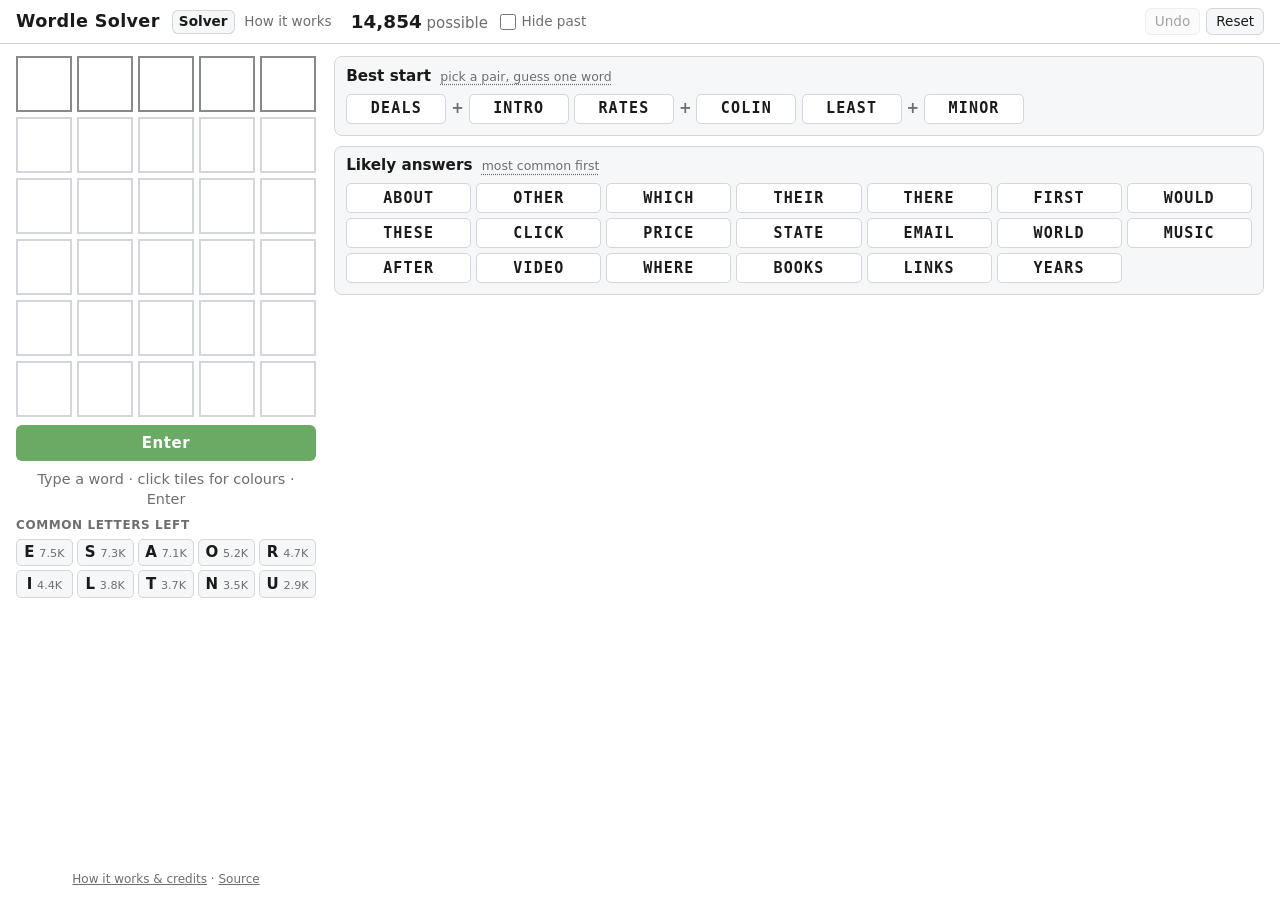
==== commit 176a816e: "Simpler flow: Enter button, editable rows, remembered start pair - Add an Enter button under the boa" ====
--- a/docs/index.html
+++ b/docs/index.html
@@ -30,6 +30,7 @@
   <main class="layout">
     <section class="play" aria-label="Your guesses">
       <div id="board" class="board" role="grid"></div>
+      <button id="enter" class="enter" type="button">Enter</button>
       <p id="message" class="message" role="status" aria-live="polite"></p>
       <div id="keyboard" class="keyboard"></div>
 
@@ -45,14 +46,14 @@
     </section>
 
     <section class="results" aria-label="Suggestions">
-      <div class="panel" id="split-panel" hidden>
-        <h2>Narrow it down <span id="split-sub" class="sub"></span></h2>
-        <ol id="split" class="word-list"></ol>
+      <div class="panel" id="start-panel">
+        <h2>Best start <span class="sub" title="Two common words with no shared letters that together test the 10 most useful letters. Guess one now; the other is suggested next.">pick a pair, guess one word</span></h2>
+        <ol id="start" class="word-list pair-list"></ol>
       </div>
 
-      <div class="panel" id="explore-panel">
-        <h2><span id="explore-title">Best start</span> <span id="explore-sub" class="sub"></span></h2>
-        <ol id="explore" class="word-list"></ol>
+      <div class="panel" id="next-panel" hidden>
+        <h2>Test new letters <span class="sub" title="Guesses that best tell apart the 20 most likely answers. They are often not the answer themselves, but rule out the most words. ★ could also be the answer.">rules out the most words</span></h2>
+        <ol id="next" class="word-list"></ol>
       </div>
 
       <div class="panel" id="likely-panel">
@@ -64,138 +65,36 @@
 
   <article id="how" class="how" hidden>
     <div class="how-inner">
-      <header class="how-hero">
-        <p class="eyebrow">How it works</p>
-        <h2>Three simple ideas, one example</h2>
-        <p class="lede">You tell the solver what Wordle showed you. It keeps only the words that still fit,
-          puts the common ones first, and suggests the guess that teaches you the most.
-          Let's follow one game where the answer is <b class="ans">BUDDY</b>.</p>
-        <ol class="step-nav">
-          <li><a href="#how-1"><span>1</span> Keep what fits</a></li>
-          <li><a href="#how-2"><span>2</span> Common words first</a></li>
-          <li><a href="#how-3"><span>3</span> Best start</a></li>
-          <li><a href="#how-4"><span>4</span> Narrow it down</a></li>
-        </ol>
-        <figure class="shot hero-shot">
-          <picture><source srcset="img/solver-dark.png" media="(prefers-color-scheme: dark)"><img src="img/solver-light.png" alt="The solver after guessing DEALS and MUDDY: 7 words possible, with suggestions on the right" loading="lazy" class=""></picture>
-          <figcaption>The solver after two guesses: type a word, click the tiles until they match Wordle's colours, press Enter.</figcaption>
-        </figure>
-      </header>
+      <h2>How it works</h2>
 
-      <section class="step" id="how-1">
-        <h3><span class="num">1</span> Keep only the words that fit</h3>
-        <div class="step-grid">
-          <div class="step-text">
-            <p>Our first guess is <b>DEALS</b> and Wordle shows:</p>
-            <p class="center"><span class="mt-row big" aria-label="DEALS"><span class="mt s-y">D</span><span class="mt s-b">E</span><span class="mt s-b">A</span><span class="mt s-b">L</span><span class="mt s-b">S</span></span></p>
-            <p>The solver then asks every one of the 14,854 allowed words:
-              <em>"if you were the answer, would DEALS have shown exactly these colours?"</em></p>
-            <p>Only words that answer yes are kept. Here that leaves <strong>186</strong> words.</p>
-          </div>
-          <div class="visual">
-            <p class="visual-title">DEALS would show…</p>
-            <ul class="check-list"><li class="ok"><span class="cw">BUDDY</span><span class="mt-row" aria-label="DEALS"><span class="mt s-y">D</span><span class="mt s-b">E</span><span class="mt s-b">A</span><span class="mt s-b">L</span><span class="mt s-b">S</span></span><span class="verdict">✓ keep</span></li><li class="ok"><span class="cw">ROUND</span><span class="mt-row" aria-label="DEALS"><span class="mt s-y">D</span><span class="mt s-b">E</span><span class="mt s-b">A</span><span class="mt s-b">L</span><span class="mt s-b">S</span></span><span class="verdict">✓ keep</span></li><li class="ok"><span class="cw">MOODY</span><span class="mt-row" aria-label="DEALS"><span class="mt s-y">D</span><span class="mt s-b">E</span><span class="mt s-b">A</span><span class="mt s-b">L</span><span class="mt s-b">S</span></span><span class="verdict">✓ keep</span></li><li class="no"><span class="cw">DOING</span><span class="mt-row" aria-label="DEALS"><span class="mt s-g">D</span><span class="mt s-b">E</span><span class="mt s-b">A</span><span class="mt s-b">L</span><span class="mt s-b">S</span></span><span class="verdict">✗ D would be green</span></li><li class="no"><span class="cw">SOLID</span><span class="mt-row" aria-label="DEALS"><span class="mt s-y">D</span><span class="mt s-b">E</span><span class="mt s-b">A</span><span class="mt s-y">L</span><span class="mt s-y">S</span></span><span class="verdict">✗ S and L would light up</span></li><li class="no"><span class="cw">DEALT</span><span class="mt-row" aria-label="DEALS"><span class="mt s-g">D</span><span class="mt s-g">E</span><span class="mt s-g">A</span><span class="mt s-g">L</span><span class="mt s-b">S</span></span><span class="verdict">✗ four greens</span></li></ul>
-          </div>
-        </div>
-        <aside class="tip">
-          <span class="tip-icon" aria-hidden="true">💡</span>
-          <p><strong>Double letters just work.</strong> It uses Wordle's own colouring rules: guessing
-            <span class="mt-row" aria-label="SPEED"><span class="mt s-b">S</span><span class="mt s-b">P</span><span class="mt s-y">E</span><span class="mt s-b">E</span><span class="mt s-y">D</span></span> when the answer is ABIDE shows one yellow E and one gray E,
-            which means the answer has <em>exactly one</em> E.</p>
-        </aside>
-      </section>
+      <h3>1. Best start</h3>
+      <p>Two common words with no shared letters, like <b>DEALS</b> + <b>INTRO</b>. Together they test
+        the 10 letters most common in Wordle answers. Guess one, and the solver suggests the other next.</p>
 
-      <section class="step" id="how-2">
-        <h3><span class="num">2</span> Put the common words first</h3>
-        <div class="step-grid">
-          <div class="step-text">
-            <p>Next we guess <b>MUDDY</b>: <span class="mt-row" aria-label="MUDDY"><span class="mt s-b">M</span><span class="mt s-g">U</span><span class="mt s-g">D</span><span class="mt s-g">D</span><span class="mt s-g">Y</span></span>. Now only <strong>7</strong> words fit.</p>
-            <p>Wordle answers are everyday words, but most allowed words are obscure.
-              So <strong>Likely answers</strong> sorts them by how often each word appears in English text
-              on the web.</p>
-            <p>BUDDY is about <strong>61×</strong> more common than the next one, so it goes to the top.</p>
-            <p class="small">Tick <strong>Hide past</strong> to also drop words that have already been a Wordle answer.</p>
-          </div>
-          <div class="visual">
-            <p class="visual-title">How often each word is used</p>
-            <ol class="bars"><li><span class="bl">BUDDY</span><span class="bt"><span class="bf" style="width:100.0%"></span></span><span class="bv">23.6M</span></li><li><span class="bl">RUDDY</span><span class="bt"><span class="bf" style="width:1.6%"></span></span><span class="bv">388K</span></li><li><span class="bl">CUDDY</span><span class="bt"><span class="bf" style="width:0.9%"></span></span><span class="bv">218K</span></li><li><span class="bl">FUDDY</span><span class="bt"><span class="bf" style="width:0.6%"></span></span><span class="bv">46K</span></li><li><span class="bl">PUDDY</span><span class="bt"><span class="bf" style="width:0.6%"></span></span><span class="bv">44K</span></li><li><span class="bl">NUDDY</span><span class="bt"><span class="bf" style="width:0.6%"></span></span><span class="bv">15K</span></li><li><span class="bl">WUDDY</span><span class="bt"><span class="bf" style="width:0.6%"></span></span><span class="bv">–</span></li></ol>
-          </div>
-        </div>
-      </section>
+      <h3>2. Keep only the words that fit</h3>
+      <p>After each guess, a word stays possible only if guessing it would have shown exactly your colours.
+        Double letters are handled the way Wordle does it.</p>
 
-      <section class="step" id="how-3">
-        <h3><span class="num">3</span> Best start: two words, ten letters</h3>
-        <div class="step-grid">
-          <div class="step-text">
-            <p>Before you have any clues, the best move is to test the most common letters.</p>
-            <p>The solver counts how many of the most common words (minus past answers) contain each letter.
-              The top ten are <strong class="letters-inline">S E A R I O L T N D</strong>.</p>
-            <p>Then it looks for two real words with no letter in common that cover as many of them as possible:</p>
-            <p class="center pair-demo"><span class="mt-row big" aria-label="DEALS"><span class="mt s-n">D</span><span class="mt s-n">E</span><span class="mt s-n">A</span><span class="mt s-n">L</span><span class="mt s-n">S</span></span><span class="plus">+</span><span class="mt-row big" aria-label="INTRO"><span class="mt s-n">I</span><span class="mt s-n">N</span><span class="mt s-n">T</span><span class="mt s-n">R</span><span class="mt s-n">O</span></span></p>
-            <p>After your first guess it does the same with the letters you <em>haven't</em> tried yet
-              (shown as <strong>Test new letters</strong>).</p>
-          </div>
-          <div class="visual">
-            <p class="visual-title">Words containing each letter</p>
-            <ol class="letter-bars" aria-label="Letter frequency"><li class="top" title="S: in 975 words"><span class="lb" style="height:100.0%"></span><span class="lc">S</span></li><li class="top" title="E: in 840 words"><span class="lb" style="height:86.2%"></span><span class="lc">E</span></li><li class="top" title="A: in 683 words"><span class="lb" style="height:70.1%"></span><span class="lc">A</span></li><li class="top" title="R: in 556 words"><span class="lb" style="height:57.0%"></span><span class="lc">R</span></li><li class="top" title="I: in 513 words"><span class="lb" style="height:52.6%"></span><span class="lc">I</span></li><li class="top" title="O: in 508 words"><span class="lb" style="height:52.1%"></span><span class="lc">O</span></li><li class="top" title="L: in 439 words"><span class="lb" style="height:45.0%"></span><span class="lc">L</span></li><li class="top" title="T: in 439 words"><span class="lb" style="height:45.0%"></span><span class="lc">T</span></li><li class="top" title="N: in 426 words"><span class="lb" style="height:43.7%"></span><span class="lc">N</span></li><li class="top" title="D: in 336 words"><span class="lb" style="height:34.5%"></span><span class="lc">D</span></li><li class="" title="C: in 305 words"><span class="lb" style="height:31.3%"></span><span class="lc">C</span></li><li class="" title="M: in 250 words"><span class="lb" style="height:25.6%"></span><span class="lc">M</span></li><li class="" title="P: in 247 words"><span class="lb" style="height:25.3%"></span><span class="lc">P</span></li><li class="" title="U: in 246 words"><span class="lb" style="height:25.2%"></span><span class="lc">U</span></li><li class="" title="H: in 207 words"><span class="lb" style="height:21.2%"></span><span class="lc">H</span></li><li class="" title="B: in 195 words"><span class="lb" style="height:20.0%"></span><span class="lc">B</span></li><li class="" title="Y: in 188 words"><span class="lb" style="height:19.3%"></span><span class="lc">Y</span></li><li class="" title="G: in 170 words"><span class="lb" style="height:17.4%"></span><span class="lc">G</span></li><li class="" title="K: in 169 words"><span class="lb" style="height:17.3%"></span><span class="lc">K</span></li><li class="" title="F: in 150 words"><span class="lb" style="height:15.4%"></span><span class="lc">F</span></li><li class="" title="W: in 137 words"><span class="lb" style="height:14.1%"></span><span class="lc">W</span></li><li class="" title="V: in 106 words"><span class="lb" style="height:10.9%"></span><span class="lc">V</span></li><li class="" title="X: in 45 words"><span class="lb" style="height:4.6%"></span><span class="lc">X</span></li><li class="" title="J: in 31 words"><span class="lb" style="height:3.2%"></span><span class="lc">J</span></li><li class="" title="Z: in 22 words"><span class="lb" style="height:2.3%"></span><span class="lc">Z</span></li><li class="" title="Q: in 7 words"><span class="lb" style="height:0.7%"></span><span class="lc">Q</span></li></ol>
-            <figure class="shot small-shot">
-              <picture><source srcset="img/best-start-dark.png" media="(prefers-color-scheme: dark)"><img src="img/best-start-light.png" alt="The Best start panel: DEALS + INTRO, RATES + COLIN, LEAST + MINOR" loading="lazy" class=""></picture>
-              <figcaption>In the app. Click either word to use it.</figcaption>
-            </figure>
-          </div>
-        </div>
-      </section>
+      <h3>3. Likely answers</h3>
+      <p>The words that still fit, most common first. Wordle answers are everyday words, so the top of the list
+        is usually right. <strong>Hide past</strong> drops words that have already been an answer.</p>
 
-      <section class="step" id="how-4">
-        <h3><span class="num">4</span> Narrow it down: escape the lookalike trap</h3>
-        <div class="step-grid">
-          <div class="step-text">
-            <p>We know <b>_UDDY</b>, but 7 words still fit: BUDDY, RUDDY, CUDDY, FUDDY, PUDDY, NUDDY, WUDDY.
-              Guessing them one by one could take 7 more tries, and we only have 4 left.</p>
-            <p>Instead the solver takes the 20 most likely answers (here all 7) and tries
-              <em>every</em> allowed word as a guess, even ones that can't be the answer.
-              It picks the guess that splits them into the most, smallest groups.</p>
-            <p><b>BROWN</b> tests B, R, N and W at once. Whatever colours it shows, at most
-              <strong>3</strong> words are left, so we're sure to finish within six guesses.</p>
-            <p class="small">A ★ marks a suggestion that could also be the answer.
-              "solves it" means every possible answer would show different colours.</p>
-          </div>
-          <div class="visual">
-            <p class="visual-title">If you guess BROWN…</p>
-            <ul class="groups"><li><span class="mt-row" aria-label="BROWN"><span class="mt s-g">B</span><span class="mt s-b">R</span><span class="mt s-b">O</span><span class="mt s-b">W</span><span class="mt s-b">N</span></span><span class="arrow">→</span><span class="gw">BUDDY</span><span class="gn one">solved</span></li><li><span class="mt-row" aria-label="BROWN"><span class="mt s-b">B</span><span class="mt s-y">R</span><span class="mt s-b">O</span><span class="mt s-b">W</span><span class="mt s-b">N</span></span><span class="arrow">→</span><span class="gw">RUDDY</span><span class="gn one">solved</span></li><li><span class="mt-row" aria-label="BROWN"><span class="mt s-b">B</span><span class="mt s-b">R</span><span class="mt s-b">O</span><span class="mt s-b">W</span><span class="mt s-y">N</span></span><span class="arrow">→</span><span class="gw">NUDDY</span><span class="gn one">solved</span></li><li><span class="mt-row" aria-label="BROWN"><span class="mt s-b">B</span><span class="mt s-b">R</span><span class="mt s-b">O</span><span class="mt s-y">W</span><span class="mt s-b">N</span></span><span class="arrow">→</span><span class="gw">WUDDY</span><span class="gn one">solved</span></li><li><span class="mt-row" aria-label="BROWN"><span class="mt s-b">B</span><span class="mt s-b">R</span><span class="mt s-b">O</span><span class="mt s-b">W</span><span class="mt s-b">N</span></span><span class="arrow">→</span><span class="gw">CUDDY FUDDY PUDDY</span><span class="gn ">3 left</span></li></ul>
-            <figure class="shot small-shot">
-              <picture><source srcset="img/narrow-dark.png" media="(prefers-color-scheme: dark)"><img src="img/narrow-light.png" alt="The Narrow it down panel suggesting BROWN, CROWN, FRANC, FROWN and PRAWN" loading="lazy" class=""></picture>
-              <figcaption>In the app.</figcaption>
-            </figure>
-          </div>
-        </div>
-        <p class="cta-row"><button type="button" class="cta" data-example="DEALS MUDDY" data-answer="BUDDY">Load this example in the solver</button>
-          <span class="small">Replaces your current game. Undo and Reset still work.</span></p>
-      </section>
+      <h3>4. Test new letters</h3>
+      <p>When many lookalikes are left (BUDDY, MUDDY, CUDDY…), guessing them one by one can lose the game.
+        These guesses rule out the most likely answers in one go, even if they can't be the answer themselves.
+        ★ means it could also be the answer.</p>
 
-      <section class="credits" aria-labelledby="credits-title">
-        <h3 id="credits-title">Credits</h3>
-        <ul class="credit-cards">
-          <li>
-            <span class="credit-what">Allowed words</span>
-            <a href="https://gist.github.com/dracos/dd0668f281e685bad51479e5acaadb93">Wordle's valid word list</a>
-            <span class="credit-note">14,854 words, collected by dracos</span>
-          </li>
-          <li>
-            <span class="credit-what">Word frequencies</span>
-            <a href="https://norvig.com/ngrams/">Peter Norvig's word counts</a>
-            <span class="credit-note">From the Google Web Trillion Word Corpus</span>
-          </li>
-          <li>
-            <span class="credit-what">Past answers</span>
-            <a href="https://www.rockpapershotgun.com/wordle-past-answers">Rock Paper Shotgun</a>
-            <span class="credit-note">Every Wordle answer so far</span>
-          </li>
-        </ul>
-        <p class="small">Wordle is made by Josh Wardle and owned by The New York Times. This is an unofficial fan project.
-          Everything runs in your browser. <a href="https://github.com/JCA374/My-Wordle-Solver">Source on GitHub</a>.</p>
-        <p><a class="back" href="#">← Back to the solver</a></p>
-      </section>
+      <h3>Made a mistake?</h3>
+      <p>Click any tile, even in a row you already entered, to change its colour.</p>
+
+      <h2>Credits</h2>
+      <ul>
+        <li>Allowed words: <a href="https://gist.github.com/dracos/dd0668f281e685bad51479e5acaadb93">Wordle's valid word list</a>, collected by dracos.</li>
+        <li>Word frequencies: Peter Norvig's <a href="https://norvig.com/ngrams/">word counts</a> from the Google Web Trillion Word Corpus.</li>
+        <li>Past answers: <a href="https://www.rockpapershotgun.com/wordle-past-answers">Rock Paper Shotgun</a>.</li>
+        <li>Wordle is made by Josh Wardle and owned by The New York Times. This is an unofficial fan project.</li>
+      </ul>
+      <p><a href="#">← Back to the solver</a></p>
     </div>
   </article>
 </body>
--- a/docs/style.css
+++ b/docs/style.css
@@ -154,6 +154,19 @@
 .tile.editable:hover { transform: scale(1.05); }
 .tile.editable:active { transform: scale(0.95); }
 
+.enter {
+  width: var(--board-width);
+  max-width: 100%;
+  padding: 0.45rem 0;
+  border: 0;
+  border-radius: 6px;
+  background: var(--green);
+  color: var(--on-color);
+  font-weight: 700;
+  letter-spacing: 0.04em;
+}
+.enter:hover { filter: brightness(1.08); }
+
 .message {
   min-height: 1.4em;
   margin: 0;
@@ -187,8 +200,10 @@
 .key.s-y { background: var(--yellow); }
 .key.s-b { background: var(--gray); }
 
+.enter { display: none; }
 @media (hover: hover) and (pointer: fine) {
   .keyboard { display: none; }
+  .enter { display: block; }
 }
 
 /* ------------------------------------------------------------ letters + footer */
@@ -260,6 +275,9 @@
 .word .d { color: var(--muted); font-size: 0.72rem; font-variant-numeric: tabular-nums; white-space: nowrap; }
 
 .word.could-win { border-color: var(--green); }
+li:has(> .word.partner) { grid-column: span 2; }
+.word.partner { border-color: var(--focus); border-width: 2px; }
+.word.partner .d { color: var(--focus); font-weight: 600; }
 .word.could-win .w::after { content: " ★"; color: var(--green); font-family: system-ui, sans-serif; }
 
 .empty { color: var(--muted); grid-column: 1 / -1; font-size: 0.9rem; }
@@ -270,155 +288,10 @@
 
 /* ------------------------------------------------------------ how it works */
 
-.how { padding: 0 16px 3rem; scroll-behavior: smooth; }
-.how-inner { max-width: 920px; margin: 0 auto; }
-.how p { margin: 0 0 0.7rem; line-height: 1.6; }
+.how { padding: 0.5rem 16px 2rem; }
+.how-inner { max-width: 680px; margin: 0 auto; }
+.how h2 { font-size: 1.25rem; margin: 1rem 0 0.5rem; }
+.how h3 { font-size: 1rem; margin: 1.25rem 0 0.35rem; }
+.how p, .how li { margin: 0 0 0.6rem; line-height: 1.55; }
+.how ul { padding-left: 1.2rem; }
 .how b { letter-spacing: 0.06em; font-family: ui-monospace, SFMono-Regular, Menlo, monospace; }
-.how .small { font-size: 0.85rem; color: var(--muted); }
-.how .center { text-align: center; }
-
-.how-hero { text-align: center; padding: 2rem 0 1rem; }
-.eyebrow {
-  display: inline-block;
-  margin: 0 0 0.6rem !important;
-  padding: 0.15rem 0.7rem;
-  border-radius: 999px;
-  background: color-mix(in srgb, var(--green) 15%, transparent);
-  color: var(--green);
-  font-size: 0.78rem;
-  font-weight: 700;
-  letter-spacing: 0.08em;
-  text-transform: uppercase;
-}
-.how-hero h2 { margin: 0 0 0.6rem; font-size: clamp(1.6rem, 4vw, 2.3rem); line-height: 1.15; letter-spacing: -0.01em; }
-.lede { max-width: 620px; margin: 0 auto 1.2rem !important; font-size: 1.05rem; color: var(--muted); }
-.ans { color: var(--green); }
-
-.step-nav { list-style: none; padding: 0; margin: 0 0 1.5rem; display: flex; flex-wrap: wrap; justify-content: center; gap: 0.5rem; }
-.step-nav a {
-  display: inline-flex; align-items: center; gap: 0.45rem;
-  padding: 0.35rem 0.8rem 0.35rem 0.4rem;
-  border: 1px solid var(--border); border-radius: 999px;
-  background: var(--surface);
-  text-decoration: none; font-size: 0.9rem; font-weight: 600;
-}
-.step-nav a:hover { border-color: var(--border-strong); }
-.step-nav span, .step .num {
-  display: inline-grid; place-items: center;
-  width: 1.5rem; height: 1.5rem; border-radius: 50%;
-  background: var(--green); color: var(--on-color);
-  font-size: 0.8rem; font-weight: 800; flex: none;
-}
-
-.shot { margin: 0; }
-.shot img {
-  display: block; width: 100%; height: auto;
-  border: 1px solid var(--border); border-radius: 10px;
-  box-shadow: 0 10px 30px -12px rgb(0 0 0 / 0.25), 0 2px 6px rgb(0 0 0 / 0.06);
-}
-.shot figcaption { margin-top: 0.5rem; font-size: 0.82rem; color: var(--muted); text-align: center; }
-.hero-shot { margin-top: 0.5rem; }
-.small-shot { margin-top: 1.2rem; }
-.small-shot img { box-shadow: 0 4px 14px -6px rgb(0 0 0 / 0.2); }
-
-.step {
-  margin: 1.5rem 0;
-  padding: 1.4rem 1.4rem 1.2rem;
-  background: var(--surface);
-  border: 1px solid var(--border);
-  border-radius: 14px;
-  scroll-margin-top: 1rem;
-}
-.step h3 { display: flex; align-items: center; gap: 0.6rem; margin: 0 0 1rem; font-size: 1.2rem; }
-.step .num { width: 2rem; height: 2rem; font-size: 1rem; }
-.step-grid { display: grid; gap: 1.2rem 2rem; }
-@media (min-width: 760px) { .step-grid { grid-template-columns: minmax(0, 1fr) minmax(0, 1fr); } }
-
-.visual { background: var(--bg); border: 1px solid var(--border); border-radius: 10px; padding: 1rem; align-self: start; }
-.visual-title { margin: 0 0 0.7rem !important; font-size: 0.75rem; font-weight: 700; letter-spacing: 0.06em; text-transform: uppercase; color: var(--muted); }
-
-/* mini tiles */
-.mt-row { display: inline-flex; gap: 3px; vertical-align: middle; }
-.mt {
-  display: inline-grid; place-items: center;
-  width: 1.55rem; height: 1.55rem;
-  font: 800 0.85rem/1 system-ui, sans-serif; color: var(--on-color);
-}
-.mt.s-g { background: var(--green); }
-.mt.s-y { background: var(--yellow); }
-.mt.s-b { background: var(--gray); }
-.mt.s-n { background: var(--bg); color: var(--text); border: 2px solid var(--border-strong); }
-.mt-row.big { gap: 4px; }
-.mt-row.big .mt { width: 2.6rem; height: 2.6rem; font-size: 1.4rem; }
-.pair-demo { display: flex; align-items: center; justify-content: center; flex-wrap: wrap; gap: 0.4rem; }
-.pair-demo .mt-row.big .mt { width: 2.1rem; height: 2.1rem; font-size: 1.15rem; }
-.pair-demo .plus { font-size: 1.4rem; font-weight: 700; color: var(--muted); }
-.letters-inline { letter-spacing: 0.1em; color: var(--green); white-space: nowrap; }
-
-/* step 1: check list */
-.check-list { list-style: none; margin: 0; padding: 0; display: grid; gap: 0.45rem; }
-.check-list li { display: grid; grid-template-columns: 4.2rem auto 1fr; align-items: center; gap: 0.6rem; }
-.cw { font: 700 0.9rem ui-monospace, SFMono-Regular, Menlo, monospace; letter-spacing: 0.06em; }
-.verdict { font-size: 0.8rem; font-weight: 600; }
-.check-list .ok .verdict { color: var(--green); }
-.check-list .no { opacity: 0.75; }
-.check-list .no .verdict { color: var(--muted); font-weight: 400; }
-.check-list .no .cw { text-decoration: line-through; text-decoration-color: var(--muted); }
-
-.tip {
-  display: flex; gap: 0.7rem; align-items: flex-start;
-  margin-top: 1.2rem; padding: 0.8rem 1rem;
-  border-radius: 10px;
-  background: color-mix(in srgb, var(--yellow) 14%, transparent);
-  border: 1px solid color-mix(in srgb, var(--yellow) 40%, transparent);
-}
-.tip p { margin: 0; }
-.tip-icon { font-size: 1.2rem; line-height: 1.5; }
-
-/* step 2: frequency bars */
-.bars { list-style: none; margin: 0; padding: 0; display: grid; gap: 0.4rem; }
-.bars li { display: grid; grid-template-columns: 4.2rem 1fr 3rem; align-items: center; gap: 0.6rem; }
-.bl { font: 700 0.85rem ui-monospace, SFMono-Regular, Menlo, monospace; letter-spacing: 0.06em; }
-.bt { height: 0.9rem; background: var(--surface); border-radius: 4px; overflow: hidden; }
-.bf { display: block; height: 100%; background: var(--gray); border-radius: 4px; }
-.bars li:first-child .bf { background: var(--green); }
-.bv { font-size: 0.78rem; color: var(--muted); text-align: right; font-variant-numeric: tabular-nums; }
-
-/* step 3: letter frequency columns */
-.letter-bars { list-style: none; margin: 0; padding: 0; display: grid; grid-template-columns: repeat(26, 1fr); gap: 2px; height: 120px; align-items: end; }
-.letter-bars li { display: flex; flex-direction: column; justify-content: flex-end; align-items: center; height: 100%; gap: 3px; }
-.lb { width: 100%; min-height: 2px; background: var(--border-strong); border-radius: 2px 2px 0 0; opacity: 0.55; }
-.letter-bars .top .lb { background: var(--green); opacity: 1; }
-.lc { font-size: 0.62rem; font-weight: 700; color: var(--muted); }
-.letter-bars .top .lc { color: var(--text); }
-
-/* step 4: groups */
-.groups { list-style: none; margin: 0; padding: 0; display: grid; gap: 0.45rem; }
-.groups li { display: flex; flex-wrap: wrap; align-items: center; gap: 0.5rem; }
-.arrow { color: var(--muted); }
-.gw { font: 700 0.85rem ui-monospace, SFMono-Regular, Menlo, monospace; letter-spacing: 0.05em; flex: 1; }
-.gn { font-size: 0.72rem; font-weight: 700; padding: 0.1rem 0.5rem; border-radius: 999px; background: color-mix(in srgb, var(--yellow) 25%, transparent); }
-.gn.one { background: color-mix(in srgb, var(--green) 22%, transparent); }
-
-.cta-row { display: flex; flex-wrap: wrap; align-items: center; gap: 0.5rem 1rem; margin: 1.2rem 0 0 !important; }
-.cta {
-  border: 0; border-radius: 8px; padding: 0.6rem 1.1rem;
-  background: var(--green); color: var(--on-color); font-weight: 700;
-}
-.cta:hover { filter: brightness(1.08); }
-
-/* credits */
-.credits { margin-top: 2rem; }
-.credits h3 { font-size: 1.2rem; margin: 0 0 0.8rem; }
-.credit-cards { list-style: none; padding: 0; margin: 0 0 1rem; display: grid; gap: 0.7rem; grid-template-columns: repeat(auto-fit, minmax(220px, 1fr)); }
-.credit-cards li { display: grid; gap: 0.2rem; padding: 0.9rem 1rem; border: 1px solid var(--border); border-radius: 10px; background: var(--surface); }
-.credit-what { font-size: 0.72rem; font-weight: 700; letter-spacing: 0.06em; text-transform: uppercase; color: var(--green); }
-.credit-cards a { font-weight: 600; }
-.credit-note { font-size: 0.82rem; color: var(--muted); }
-.back { font-weight: 600; }
-
-@media (max-width: 600px) {
-  .step { padding: 1rem; }
-  .pair-demo .mt-row.big .mt { width: 1.6rem; height: 1.6rem; font-size: 0.95rem; }
-  .how-hero { padding-top: 1.2rem; }
-}
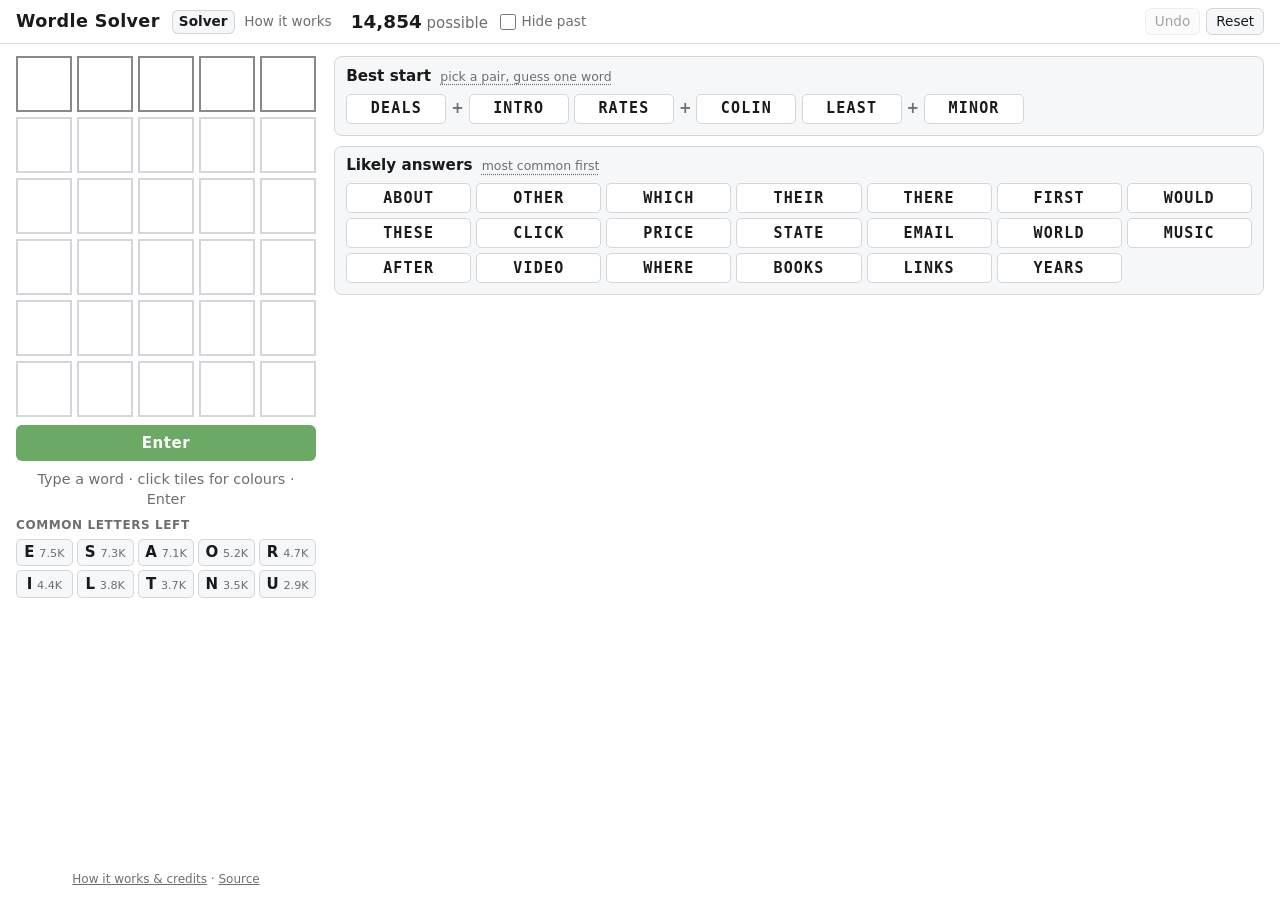
==== commit 4fff5c5e: "Version asset URLs so a stale cached app.js can't blank the page GitHub Pages caches files for 10 mi" ====
--- a/docs/index.html
+++ b/docs/index.html
@@ -6,8 +6,8 @@
   <title>Wordle Solver</title>
   <meta name="description" content="Enter your Wordle guesses and colours to see which words are still possible.">
   <link rel="icon" href="data:image/svg+xml,<svg xmlns='http://www.w3.org/2000/svg' viewBox='0 0 100 100'><rect width='100' height='100' rx='16' fill='%236aaa64'/><text x='50' y='72' font-size='64' font-family='sans-serif' font-weight='bold' fill='white' text-anchor='middle'>W</text></svg>">
-  <link rel="stylesheet" href="style.css">
-  <script type="module" src="app.js"></script>
+  <link rel="stylesheet" href="style.css?v=7">
+  <script type="module" src="app.js?v=7"></script>
 </head>
 <body>
   <header class="topbar">
